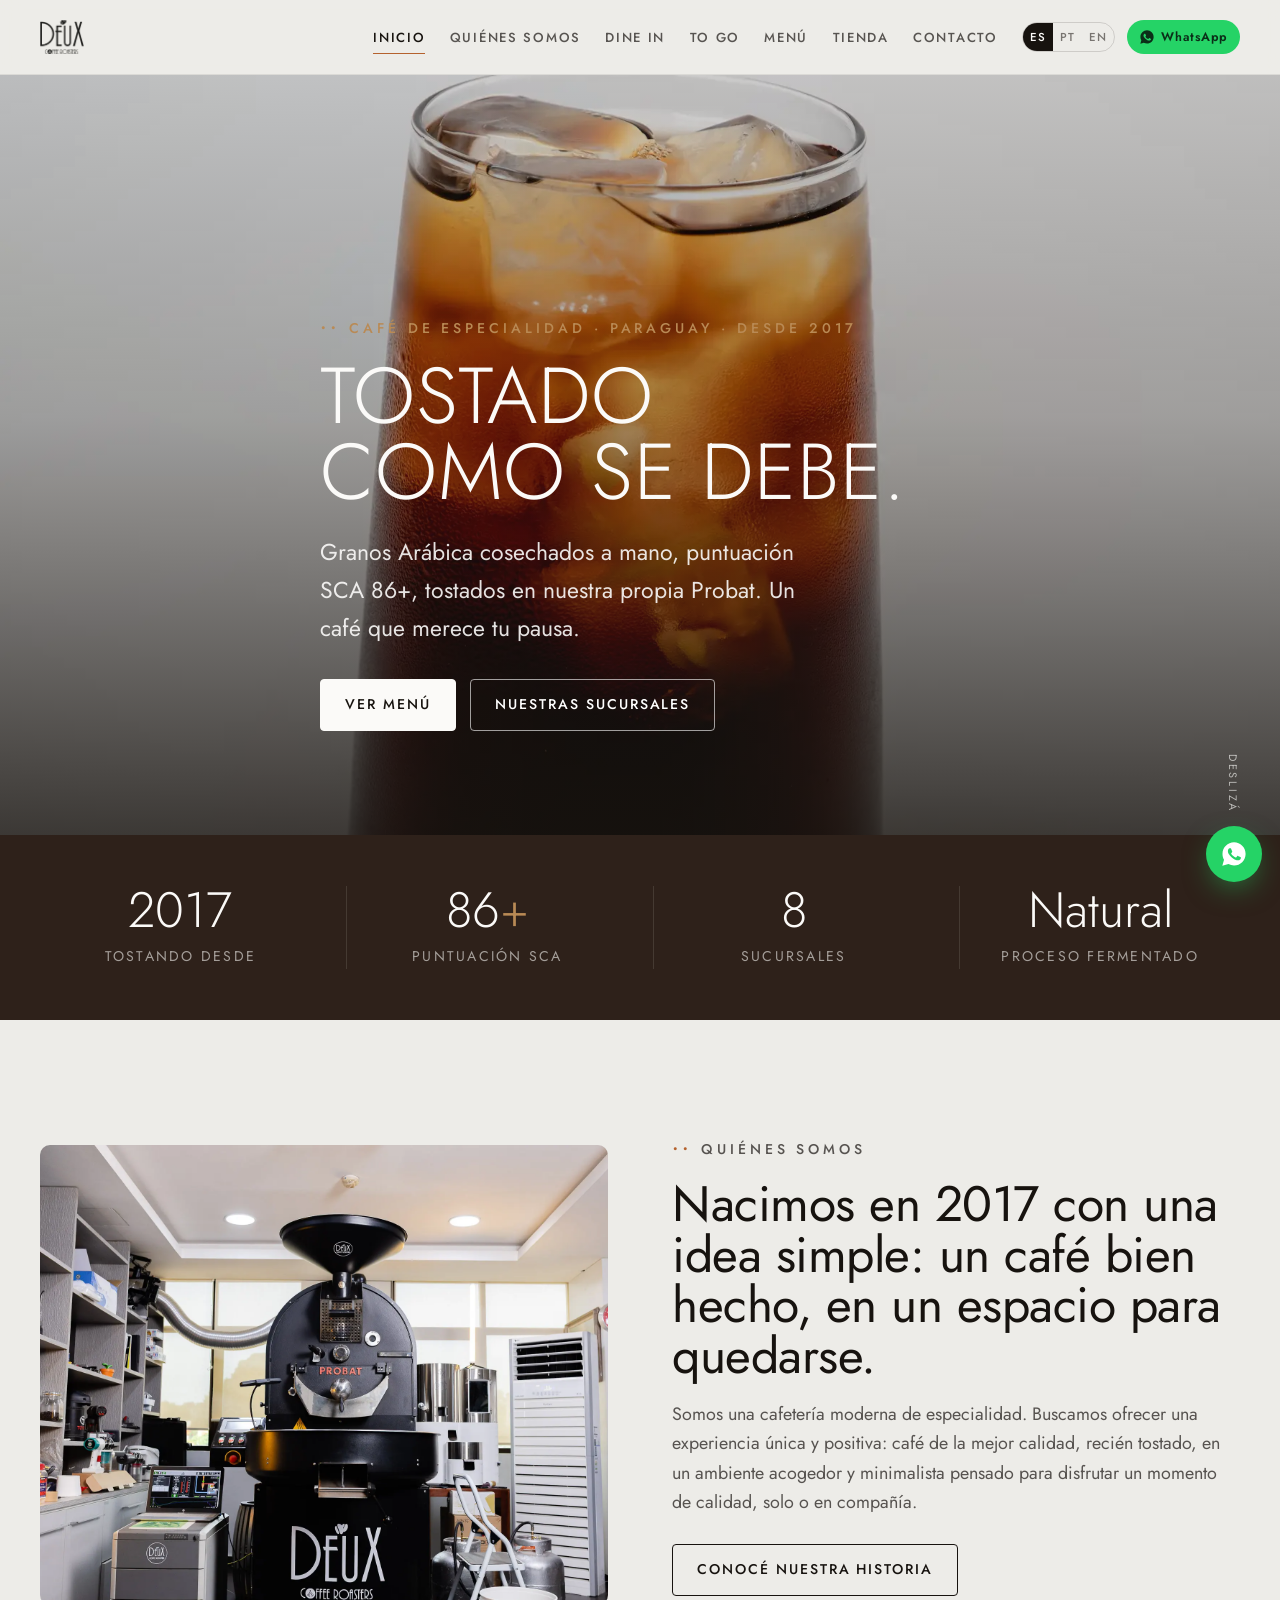
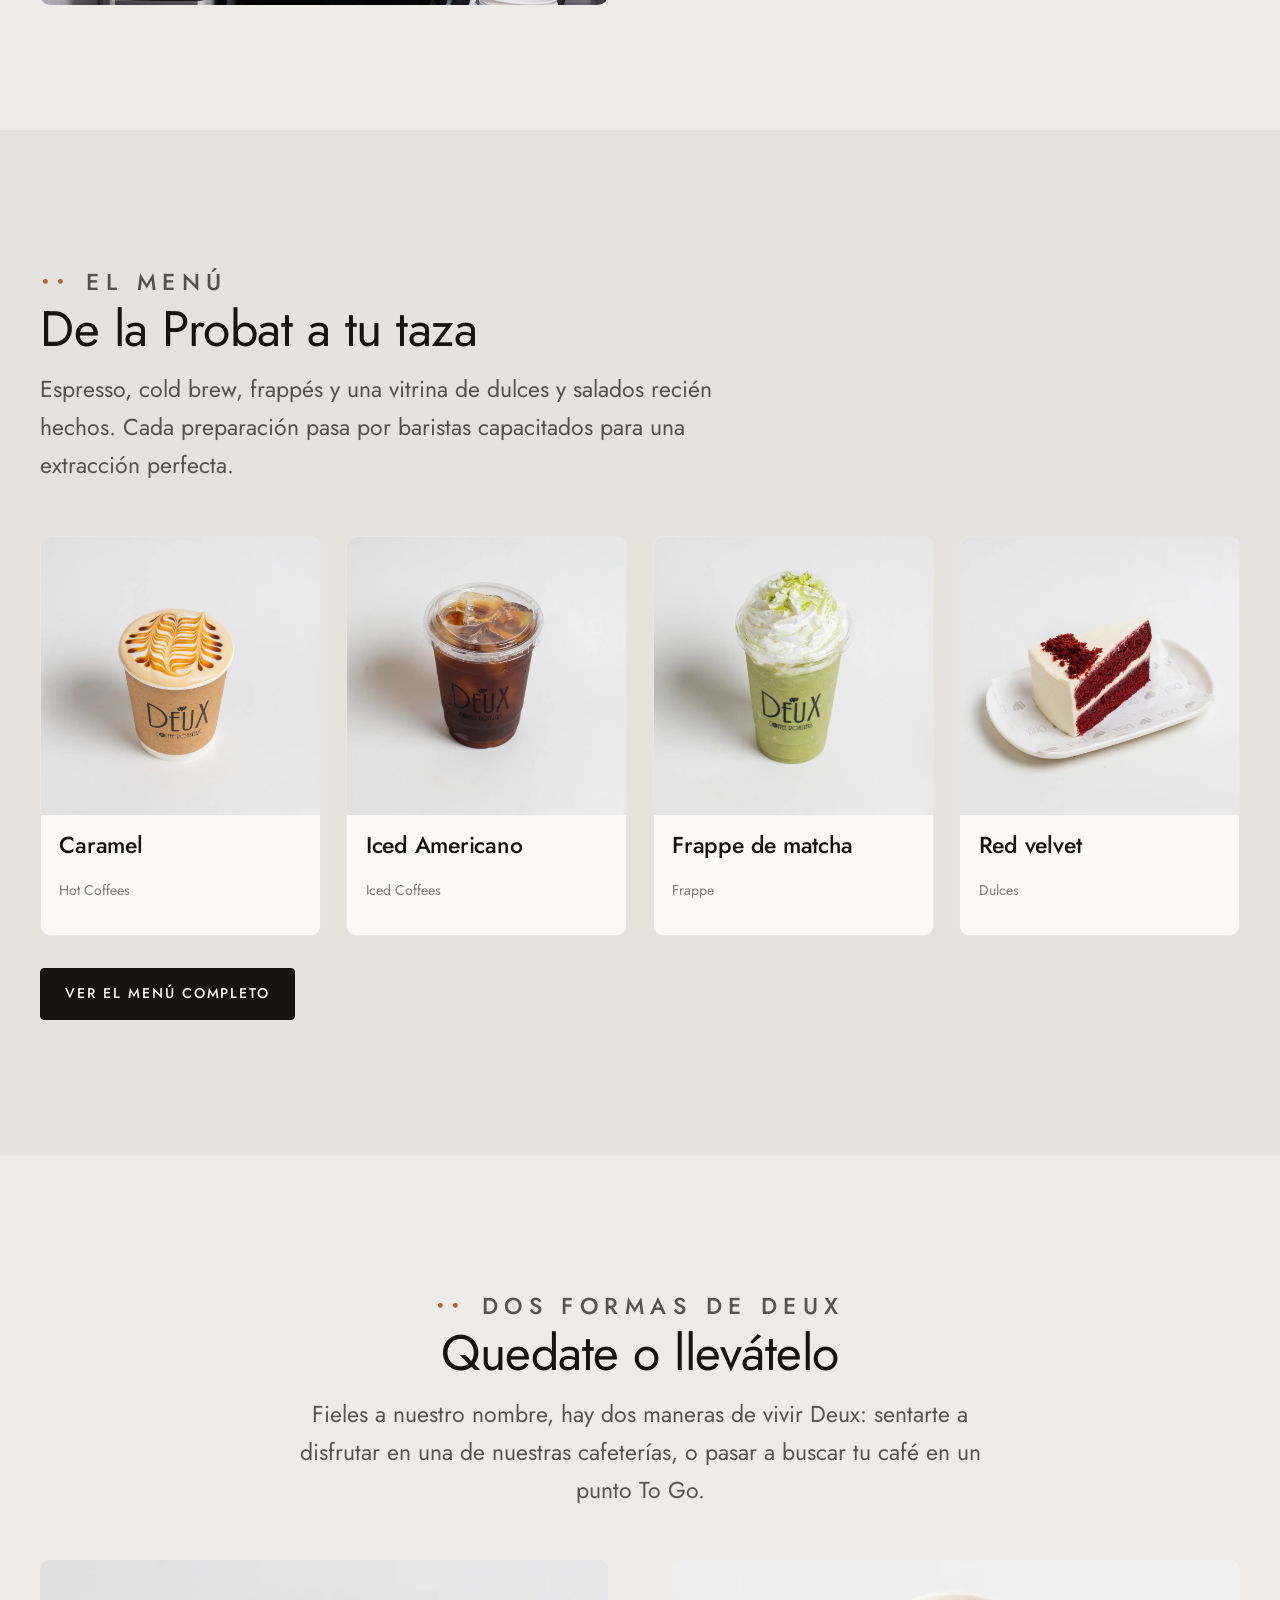
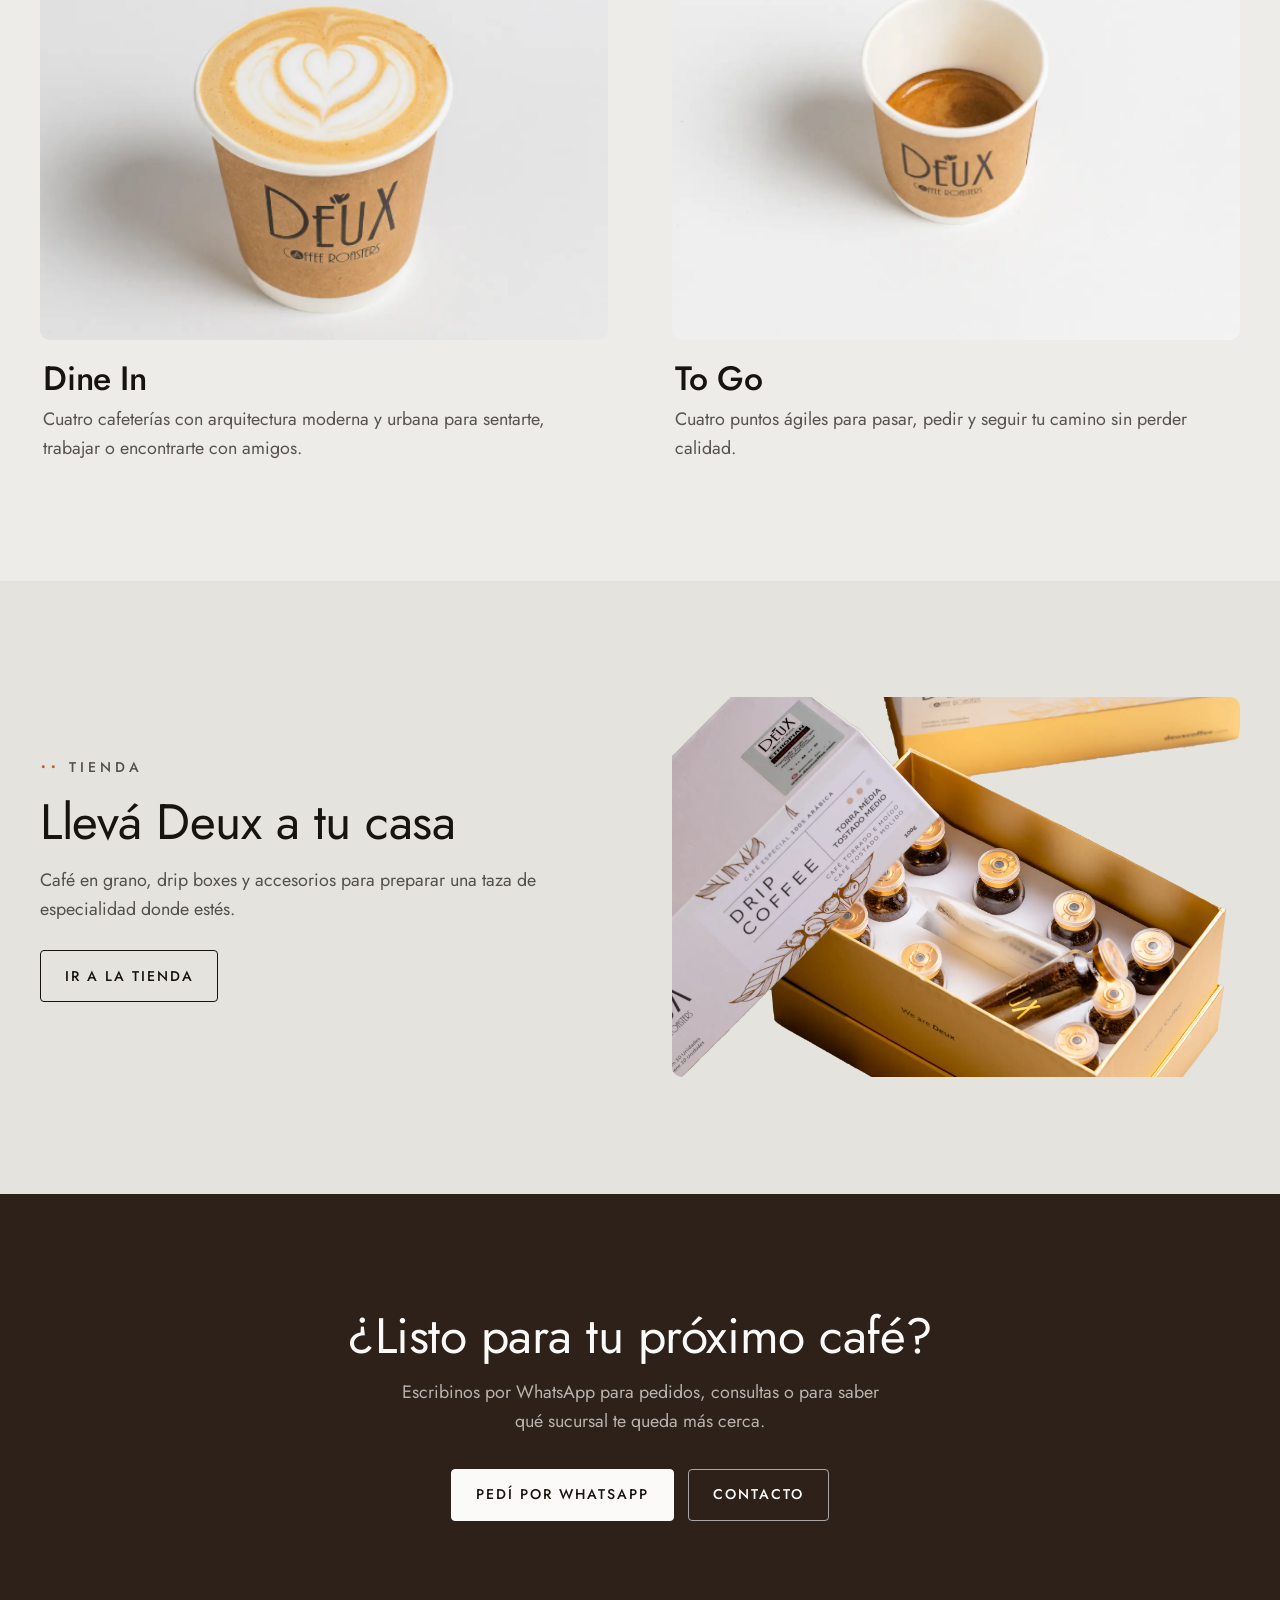
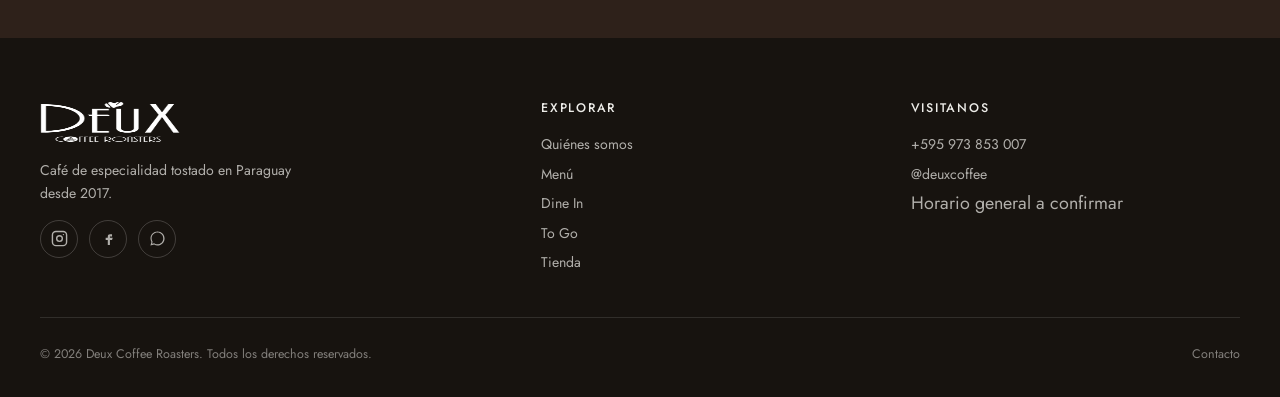
==== index.html @ daab4eed "Deux Coffee Roasters — sitio rediseñado (estático, trilingüe)" ====
<!doctype html>
<html lang="es">
<head>
  <meta charset="utf-8">
  <meta name="viewport" content="width=device-width, initial-scale=1">
  <meta name="description" content="Deux Coffee Roasters — café de especialidad tostado en Paraguay desde 2017. Granos Arábica, cosecha manual, puntuación SCA 86+.">
  <title>Deux Coffee Roasters — Café de especialidad tostado en Paraguay</title>
  <link rel="icon" type="image/webp" href="assets/img/logo.webp">
  <link rel="preconnect" href="https://fonts.googleapis.com">
  <link rel="preconnect" href="https://fonts.gstatic.com" crossorigin>
  <link href="https://fonts.googleapis.com/css2?family=Jost:wght@300;400;500;600&display=swap" rel="stylesheet">
  <link rel="stylesheet" href="assets/css/styles.css">
</head>
<body data-title-key="title_home">

  <!-- ===== Header ===== -->
  <header class="site-header">
    <div class="wrap site-header__bar">
      <a class="brand" href="index.html" aria-label="Deux Coffee Roasters — inicio">
        <img src="assets/img/logo.webp" alt="Deux Coffee Roasters" width="120" height="34">
      </a>
      <nav class="nav" id="nav" aria-label="Principal">
        <ul class="nav__list">
          <li><a class="nav__link" href="index.html" aria-current="page" data-i18n="nav_home">Inicio</a></li>
          <li><a class="nav__link" href="quienes-somos.html" data-i18n="nav_about">Quiénes somos</a></li>
          <li><a class="nav__link" href="dine-in.html" data-i18n="nav_dinein">Dine In</a></li>
          <li><a class="nav__link" href="to-go.html" data-i18n="nav_togo">To Go</a></li>
          <li><a class="nav__link" href="menu.html" data-i18n="nav_menu">Menú</a></li>
          <li><a class="nav__link" href="tienda.html" data-i18n="nav_store">Tienda</a></li>
          <li><a class="nav__link" href="contacto.html" data-i18n="nav_contact">Contacto</a></li>
        </ul>
      </nav>
      <div class="header-tools">
        <div class="lang" role="group" aria-label="Idioma / Language">
          <button class="lang__btn" type="button" data-lang="es" aria-pressed="true">ES</button>
          <button class="lang__btn" type="button" data-lang="pt" aria-pressed="false">PT</button>
          <button class="lang__btn" type="button" data-lang="en" aria-pressed="false">EN</button>
        </div>
        <a class="wa-header" href="https://wa.me/595973853007" target="_blank" rel="noopener" aria-label="WhatsApp">
          <svg viewBox="0 0 24 24" fill="currentColor" aria-hidden="true"><path d="M12.04 2C6.58 2 2.13 6.45 2.13 11.91c0 1.75.46 3.45 1.32 4.95L2 22l5.25-1.38c1.45.79 3.08 1.21 4.79 1.21 5.46 0 9.91-4.45 9.91-9.91C21.95 6.45 17.5 2 12.04 2zm5.8 14.03c-.24.68-1.42 1.31-1.95 1.35-.5.05-.98.24-3.3-.69-2.79-1.1-4.55-3.97-4.69-4.16-.14-.19-1.13-1.5-1.13-2.86s.71-2.03.97-2.31c.24-.26.53-.32.71-.32h.5c.16.01.38-.06.59.45.24.58.82 2 .89 2.14.07.14.12.31.02.5-.09.19-.14.31-.28.48-.14.17-.29.38-.42.5-.14.14-.28.29-.12.57.16.28.71 1.17 1.53 1.9 1.05.94 1.94 1.23 2.22 1.37.28.14.44.12.6-.07.16-.19.69-.8.87-1.08.18-.28.36-.23.61-.14.25.09 1.6.75 1.87.89.28.14.46.21.53.32.07.12.07.68-.17 1.35z"/></svg>
          <span data-i18n="wa_label">WhatsApp</span>
        </a>
      </div>
      <button class="nav-toggle" type="button" aria-label="Menú" aria-expanded="false" aria-controls="nav"><span></span></button>
    </div>
  </header>

  <main>
    <!-- ===== Hero ===== -->
    <section class="hero">
      <div class="hero__media">
        <img src="assets/img/cold-brew.webp" alt="Cold brew de Deux servido con hielo sobre fondo claro" width="1300" height="2000" fetchpriority="high">
      </div>
      <div class="wrap hero__inner">
        <p class="eyebrow" data-i18n="hero_eyebrow">Café de especialidad · Paraguay · desde 2017</p>
        <h1 class="hero__title" data-i18n="hero_title">Tostado<br>como se debe.</h1>
        <p class="hero__sub" data-i18n="hero_sub">Granos Arábica cosechados a mano, puntuación SCA 86+, tostados en nuestra propia Probat. Un café que merece tu pausa.</p>
        <div class="hero__cta">
          <a class="btn btn--light" href="menu.html" data-i18n="cta_see_menu">Ver menú</a>
          <a class="btn btn--ghost" style="color:#fff;border-color:rgba(255,255,255,.6)" href="dine-in.html" data-i18n="cta_branches">Nuestras sucursales</a>
        </div>
      </div>
      <span class="hero__scroll" data-i18n="hero_scroll">Deslizá</span>
    </section>

    <!-- ===== Facts ===== -->
    <section class="facts">
      <div class="wrap facts__grid">
        <div class="fact reveal"><div class="fact__num" data-i18n="fact_year_num">2017</div><span class="fact__label" data-i18n="fact_year_label">Tostando desde</span></div>
        <div class="fact reveal"><div class="fact__num" data-i18n="fact_sca_num">86<span>+</span></div><span class="fact__label" data-i18n="fact_sca_label">Puntuación SCA</span></div>
        <div class="fact reveal"><div class="fact__num" data-i18n="fact_branches_num">8</div><span class="fact__label" data-i18n="fact_branches_label">Sucursales</span></div>
        <div class="fact reveal"><div class="fact__num" data-i18n="fact_process_num">Natural</div><span class="fact__label" data-i18n="fact_process_label">Proceso fermentado</span></div>
      </div>
    </section>

    <!-- ===== Intro / Quiénes somos ===== -->
    <section class="section">
      <div class="wrap split">
        <div class="split__media split__media--tall reveal">
          <img src="assets/img/200A3941.webp" alt="Interior del obrador de Deux con la tostadora Probat" width="1200" height="800" loading="lazy">
        </div>
        <div class="split__body reveal">
          <p class="eyebrow" data-i18n="home_intro_eyebrow">Quiénes somos</p>
          <h2 class="section-title" data-i18n="home_intro_title">Nacimos en 2017 con una idea simple: un café bien hecho, en un espacio para quedarse.</h2>
          <p data-i18n="home_intro_p">Somos una cafetería moderna de especialidad. Buscamos ofrecer una experiencia única y positiva: café de la mejor calidad, recién tostado, en un ambiente acogedor y minimalista pensado para disfrutar un momento de calidad, solo o en compañía.</p>
          <p style="margin-top:1.6rem"><a class="btn btn--ghost" href="quienes-somos.html" data-i18n="home_intro_link">Conocé nuestra historia</a></p>
        </div>
      </div>
    </section>

    <!-- ===== Menú preview ===== -->
    <section class="section" style="background:var(--paper-2)">
      <div class="wrap">
        <div class="section-head reveal">
          <p class="eyebrow" data-i18n="home_menu_eyebrow">El menú</p>
          <h2 class="section-title" data-i18n="home_menu_title">De la Probat a tu taza</h2>
          <p data-i18n="home_menu_p">Espresso, cold brew, frappés y una vitrina de dulces y salados recién hechos. Cada preparación pasa por baristas capacitados para una extracción perfecta.</p>
        </div>
        <div class="menu-grid">
          <article class="card reveal"><div class="card__media"><img src="assets/img/togo2.webp" alt="Latte caliente con arte latte de caramelo" loading="lazy" width="600" height="600"></div><div class="card__body"><h3 class="card__name">Caramel</h3><p class="card__desc" style="color:var(--ink-55)" data-i18n="cat_hot">Hot Coffees</p></div></article>
          <article class="card reveal"><div class="card__media"><img src="assets/img/togo1.webp" alt="Iced americano de Deux con hielo" loading="lazy" width="600" height="600"></div><div class="card__body"><h3 class="card__name">Iced Americano</h3><p class="card__desc" style="color:var(--ink-55)" data-i18n="cat_iced">Iced Coffees</p></div></article>
          <article class="card reveal"><div class="card__media"><img src="assets/img/togo4.webp" alt="Frappe de matcha con crema" loading="lazy" width="600" height="600"></div><div class="card__body"><h3 class="card__name">Frappe de matcha</h3><p class="card__desc" style="color:var(--ink-55)" data-i18n="cat_frappe">Frappe</p></div></article>
          <article class="card reveal"><div class="card__media"><img src="assets/img/redvelvet.webp" alt="Porción de torta red velvet" loading="lazy" width="600" height="600"></div><div class="card__body"><h3 class="card__name">Red velvet</h3><p class="card__desc" style="color:var(--ink-55)" data-i18n="cat_dulces">Dulces</p></div></article>
        </div>
        <p style="margin-top:2rem" class="reveal"><a class="btn" href="menu.html" data-i18n="cta_view_menu_full">Ver el menú completo</a></p>
      </div>
    </section>

    <!-- ===== Dos formas: Dine In / To Go ===== -->
    <section class="section">
      <div class="wrap">
        <div class="section-head section-head--center reveal">
          <p class="eyebrow eyebrow--center" data-i18n="home_modes_eyebrow">Dos formas de Deux</p>
          <h2 class="section-title" data-i18n="home_modes_title">Quedate o llevátelo</h2>
          <p data-i18n="home_modes_p">Fieles a nuestro nombre, hay dos maneras de vivir Deux: sentarte a disfrutar en una de nuestras cafeterías, o pasar a buscar tu café en un punto To Go.</p>
        </div>
        <div class="split" style="align-items:stretch">
          <a class="split__media reveal" href="dine-in.html" style="display:block">
            <img src="assets/img/togo14.webp" alt="Café latte servido para disfrutar en el local" width="800" height="1000" loading="lazy">
            <div style="padding:1.4rem .2rem 0">
              <h3 style="font-family:var(--font-heading);font-size:var(--step-2);font-weight:500" data-i18n="mode_dinein_title">Dine In</h3>
              <p style="color:var(--ink-70);margin:.5rem 0 0" data-i18n="mode_dinein_p">Cuatro cafeterías con arquitectura moderna y urbana para sentarte, trabajar o encontrarte con amigos.</p>
            </div>
          </a>
          <a class="split__media reveal" href="to-go.html" style="display:block">
            <img src="assets/img/togo11.webp" alt="Espresso servido en vaso para llevar" width="800" height="1000" loading="lazy">
            <div style="padding:1.4rem .2rem 0">
              <h3 style="font-family:var(--font-heading);font-size:var(--step-2);font-weight:500" data-i18n="mode_togo_title">To Go</h3>
              <p style="color:var(--ink-70);margin:.5rem 0 0" data-i18n="mode_togo_p">Cuatro puntos ágiles para pasar, pedir y seguir tu camino sin perder calidad.</p>
            </div>
          </a>
        </div>
      </div>
    </section>

    <!-- ===== Tienda preview ===== -->
    <section class="section" style="background:var(--paper-2)">
      <div class="wrap split split--reverse">
        <div class="split__media reveal">
          <img src="assets/img/Drip-BOX-Ethiopia.webp" alt="Drip Box Ethiopia de Deux para preparar café en casa" width="1000" height="1250" loading="lazy">
        </div>
        <div class="split__body reveal">
          <p class="eyebrow" data-i18n="home_store_eyebrow">Tienda</p>
          <h2 class="section-title" data-i18n="home_store_title">Llevá Deux a tu casa</h2>
          <p data-i18n="home_store_p">Café en grano, drip boxes y accesorios para preparar una taza de especialidad donde estés.</p>
          <p style="margin-top:1.6rem"><a class="btn btn--ghost" href="tienda.html" data-i18n="cta_view_store">Ir a la tienda</a></p>
        </div>
      </div>
    </section>

    <!-- ===== CTA band ===== -->
    <section class="section cta-band">
      <div class="wrap reveal">
        <h2 class="section-title" data-i18n="home_cta_title">¿Listo para tu próximo café?</h2>
        <p data-i18n="home_cta_p">Escribinos por WhatsApp para pedidos, consultas o para saber qué sucursal te queda más cerca.</p>
        <div class="btn-row">
          <a class="btn btn--light" href="https://wa.me/595973853007" target="_blank" rel="noopener" data-i18n="cta_order_wa">Pedí por WhatsApp</a>
          <a class="btn btn--ghost" style="color:#fff;border-color:rgba(255,255,255,.6)" href="contacto.html" data-i18n="nav_contact">Contacto</a>
        </div>
      </div>
    </section>
  </main>

  <!-- ===== Footer ===== -->
  <footer class="site-footer">
    <div class="wrap">
      <div class="footer-top">
        <div class="footer-brand">
          <img src="assets/img/logo.webp" alt="Deux Coffee Roasters" width="140" height="40">
          <p data-i18n="footer_tagline">Café de especialidad tostado en Paraguay desde 2017.</p>
          <div class="footer-social">
            <a href="https://www.instagram.com/deuxcoffee/" target="_blank" rel="noopener" aria-label="Instagram"><svg viewBox="0 0 24 24" fill="none" stroke="currentColor" stroke-width="2" stroke-linecap="round" stroke-linejoin="round" aria-hidden="true"><rect x="2" y="2" width="20" height="20" rx="5"/><circle cx="12" cy="12" r="4"/><circle cx="17.5" cy="6.5" r="1" fill="currentColor" stroke="none"/></svg></a>
            <a href="https://www.facebook.com/DeuxcoffeePY/" target="_blank" rel="noopener" aria-label="Facebook"><svg viewBox="0 0 24 24" fill="currentColor" aria-hidden="true"><path d="M14 9h3V6h-3c-1.7 0-3 1.3-3 3v2H8v3h3v7h3v-7h3l1-3h-4V9c0-.6.4-1 1-1z"/></svg></a>
            <a href="https://wa.me/595973853007" target="_blank" rel="noopener" aria-label="WhatsApp"><svg viewBox="0 0 24 24" fill="currentColor" aria-hidden="true"><path d="M12.04 2C6.58 2 2.13 6.45 2.13 11.91c0 1.75.46 3.45 1.32 4.95L2 22l5.25-1.38c1.45.79 3.08 1.21 4.79 1.21 5.46 0 9.91-4.45 9.91-9.91C21.95 6.45 17.5 2 12.04 2zm0 18.1c-1.53 0-3.03-.41-4.34-1.19l-.31-.18-3.12.82.83-3.04-.2-.32a8.16 8.16 0 0 1-1.25-4.35c0-4.54 3.7-8.23 8.24-8.23 4.54 0 8.23 3.69 8.23 8.23 0 4.54-3.69 8.24-8.23 8.24z"/></svg></a>
          </div>
        </div>
        <nav class="footer-col" aria-label="Explorar">
          <h4 data-i18n="footer_explore">Explorar</h4>
          <a href="quienes-somos.html" data-i18n="nav_about">Quiénes somos</a>
          <a href="menu.html" data-i18n="nav_menu">Menú</a>
          <a href="dine-in.html" data-i18n="nav_dinein">Dine In</a>
          <a href="to-go.html" data-i18n="nav_togo">To Go</a>
          <a href="tienda.html" data-i18n="nav_store">Tienda</a>
        </nav>
        <div class="footer-col">
          <h4 data-i18n="footer_visit">Visitanos</h4>
          <a href="https://wa.me/595973853007" target="_blank" rel="noopener">+595 973 853 007</a>
          <a href="https://www.instagram.com/deuxcoffee/" target="_blank" rel="noopener">@deuxcoffee</a>
          <span data-i18n="footer_hours">Horario general a confirmar</span>
        </div>
      </div>
      <div class="footer-bottom">
        <span>© <span data-year>2026</span> Deux Coffee Roasters. <span data-i18n="footer_rights">Todos los derechos reservados.</span></span>
        <a href="contacto.html" data-i18n="nav_contact">Contacto</a>
      </div>
    </div>
  </footer>

  <a class="wa-float" href="https://wa.me/595973853007" target="_blank" rel="noopener" aria-label="WhatsApp">
    <svg viewBox="0 0 24 24" fill="currentColor" aria-hidden="true"><path d="M12.04 2C6.58 2 2.13 6.45 2.13 11.91c0 1.75.46 3.45 1.32 4.95L2 22l5.25-1.38c1.45.79 3.08 1.21 4.79 1.21 5.46 0 9.91-4.45 9.91-9.91C21.95 6.45 17.5 2 12.04 2zm5.8 14.03c-.24.68-1.42 1.31-1.95 1.35-.5.05-.98.24-3.3-.69-2.79-1.1-4.55-3.97-4.69-4.16-.14-.19-1.13-1.5-1.13-2.86s.71-2.03.97-2.31c.24-.26.53-.32.71-.32h.5c.16.01.38-.06.59.45.24.58.82 2 .89 2.14.07.14.12.31.02.5-.09.19-.14.31-.28.48-.14.17-.29.38-.42.5-.14.14-.28.29-.12.57.16.28.71 1.17 1.53 1.9 1.05.94 1.94 1.23 2.22 1.37.28.14.44.12.6-.07.16-.19.69-.8.87-1.08.18-.28.36-.23.61-.14.25.09 1.6.75 1.87.89.28.14.46.21.53.32.07.12.07.68-.17 1.35z"/></svg>
  </a>

  <script src="assets/js/data.js"></script>
  <script src="assets/js/i18n.js"></script>
  <script src="assets/js/main.js"></script>
</body>
</html>
---- assets/css/styles.css ----
/* =============================================================
   DEUX COFFEE ROASTERS — Design System
   Paleta extraída del logo + fotos reales del cliente.
   Tipografía: Jost (la real del sitio actual, libre en Google Fonts).
   Swappear títulos por "Outside Voice Medium": cambiar --font-heading.
   ============================================================= */

:root {
  /* ---- Color (extraído de logo + fotos) ---- */
  --ink:       #17130F;  /* negro del logo / texto */
  --espresso:  #2E211A;  /* superficies oscuras */
  --roast:     #6B4A32;  /* marrón grano tostado */
  --amber:     #B5622E;  /* ACENTO — brillo del cold brew */
  --amber-deep:#9A4E22;  /* hover del acento */
  --wood:      #B98A55;  /* madera cálida del interior */
  --paper:     #EDECE8;  /* fondo base greige (fondo de las fotos) */
  --paper-2:   #E4E3DD;  /* greige un paso más profundo */
  --mist:      #E7E7E9;  /* gris frío de las paredes */
  --white:     #FBFAF8;

  --ink-70: rgba(23,19,15,.70);
  --ink-55: rgba(23,19,15,.55);
  --ink-40: rgba(23,19,15,.40);
  --line:   rgba(23,19,15,.14);
  --line-2: rgba(23,19,15,.08);

  /* ---- Tipografía ---- */
  --font-heading: 'Jost', system-ui, sans-serif;   /* → Outside Voice Medium (1 línea) */
  --font-body:    'Jost', system-ui, sans-serif;

  --step--1: clamp(0.80rem, 0.77rem + 0.14vw, 0.88rem);
  --step-0:  clamp(1.00rem, 0.96rem + 0.20vw, 1.13rem);
  --step-1:  clamp(1.20rem, 1.12rem + 0.40vw, 1.45rem);
  --step-2:  clamp(1.55rem, 1.35rem + 0.95vw, 2.15rem);
  --h2:      clamp(1.95rem, 1.55rem + 1.95vw, 3.15rem);
  --h1:      clamp(2.60rem, 1.75rem + 4.00vw, 5.40rem);

  /* ---- Espaciado / layout ---- */
  --wrap: 1200px;
  --gutter: clamp(1.15rem, 0.7rem + 2.2vw, 2.75rem);
  --section-y: clamp(4rem, 2.5rem + 6vw, 8rem);
  --radius: 4px;
  --radius-lg: 10px;

  --header-h: 74px;
  --ease: cubic-bezier(.22,.61,.36,1);
}

/* ============ Reset / base ============ */
*, *::before, *::after { box-sizing: border-box; }
html { -webkit-text-size-adjust: 100%; scroll-behavior: smooth; }
@media (prefers-reduced-motion: reduce) { html { scroll-behavior: auto; } }

body {
  margin: 0;
  font-family: var(--font-body);
  font-size: var(--step-0);
  line-height: 1.65;
  color: var(--ink);
  background: var(--paper);
  -webkit-font-smoothing: antialiased;
  text-rendering: optimizeLegibility;
  overflow-x: hidden;
}

img { max-width: 100%; display: block; }
a { color: inherit; text-decoration: none; }
button { font: inherit; cursor: pointer; }
ul { margin: 0; padding: 0; list-style: none; }

h1, h2, h3, h4 {
  font-family: var(--font-heading);
  font-weight: 400;
  line-height: 1.02;
  margin: 0;
  letter-spacing: -0.01em;
}

/* ============ Utilidades ============ */
.wrap { width: min(100% - var(--gutter) * 2, var(--wrap)); margin-inline: auto; }
.wrap--narrow { --wrap: 820px; }
.section { padding-block: var(--section-y); }
.center { text-align: center; }
.visually-hidden {
  position: absolute; width: 1px; height: 1px; padding: 0; margin: -1px;
  overflow: hidden; clip: rect(0 0 0 0); white-space: nowrap; border: 0;
}
:focus-visible { outline: 2.5px solid var(--amber); outline-offset: 3px; border-radius: 2px; }

/* Firma "deux = dos": eyebrow con dos puntos ---------------- */
.eyebrow {
  display: inline-flex; align-items: center; gap: .7em;
  font-family: var(--font-heading);
  font-size: var(--step--1);
  text-transform: uppercase;
  letter-spacing: .28em;
  color: var(--amber);
  font-weight: 500;
  margin: 0 0 1.1rem;
}
.eyebrow::before {
  content: "··";
  letter-spacing: .12em;
  font-size: 1.5em;
  line-height: 0;
  color: var(--amber);
  transform: translateY(-.12em);
}
.eyebrow--center { justify-content: center; }

.lead { font-size: var(--step-1); color: var(--ink-70); line-height: 1.5; }

/* Botones -------------------------------------------------- */
.btn {
  display: inline-flex; align-items: center; gap: .6em;
  font-family: var(--font-heading);
  text-transform: uppercase; letter-spacing: .14em; font-size: var(--step--1);
  font-weight: 500;
  padding: .95em 1.7em;
  border-radius: var(--radius);
  border: 1.5px solid var(--ink);
  background: var(--ink); color: var(--white);
  transition: background .35s var(--ease), color .35s var(--ease), transform .35s var(--ease), border-color .35s var(--ease);
}
.btn:hover { background: var(--amber); border-color: var(--amber); transform: translateY(-2px); }
.btn--ghost { background: transparent; color: var(--ink); }
.btn--ghost:hover { background: var(--ink); color: var(--white); border-color: var(--ink); }
.btn--light { background: var(--white); color: var(--ink); border-color: var(--white); }
.btn--light:hover { background: var(--amber); color: var(--white); border-color: var(--amber); }

/* ============ Header ============ */
.site-header {
  position: sticky; top: 0; z-index: 100;
  background: color-mix(in srgb, var(--paper) 88%, transparent);
  backdrop-filter: blur(10px);
  border-bottom: 1px solid var(--line-2);
}
.site-header__bar {
  display: flex; align-items: center; gap: 1.5rem;
  height: var(--header-h);
}
.brand { display: inline-flex; align-items: center; flex-shrink: 0; }
.brand img { height: 34px; width: auto; }

.nav { margin-inline-start: auto; }
.nav__list { display: flex; gap: clamp(1rem, 0.4rem + 1.4vw, 2.1rem); align-items: center; }
.nav__link {
  font-family: var(--font-heading);
  text-transform: uppercase; letter-spacing: .13em;
  font-size: .82rem; font-weight: 500; color: var(--ink-70);
  padding: .4em 0; position: relative;
  transition: color .3s var(--ease);
}
.nav__link::after {
  content: ""; position: absolute; left: 0; bottom: -2px; height: 1.5px; width: 0;
  background: var(--amber); transition: width .3s var(--ease);
}
.nav__link:hover, .nav__link[aria-current="page"] { color: var(--ink); }
.nav__link:hover::after, .nav__link[aria-current="page"]::after { width: 100%; }

.header-tools { display: flex; align-items: center; gap: .75rem; flex-shrink: 0; }

/* Selector de idioma */
.lang {
  display: inline-flex; align-items: center;
  border: 1px solid var(--line); border-radius: 999px; overflow: hidden;
}
.lang__btn {
  font-family: var(--font-heading); font-weight: 500;
  font-size: .72rem; letter-spacing: .08em; text-transform: uppercase;
  padding: .42em .62em; background: transparent; color: var(--ink-55);
  border: 0; transition: background .25s, color .25s;
}
.lang__btn[aria-pressed="true"] { background: var(--ink); color: var(--white); }
.lang__btn:hover { color: var(--ink); }
.lang__btn[aria-pressed="true"]:hover { color: var(--white); }

.wa-header {
  display: inline-flex; align-items: center; gap: .5em;
  background: #25D366; color: #0b2e18;
  font-family: var(--font-heading); font-weight: 600; letter-spacing: .06em;
  font-size: .78rem; padding: .55em .95em; border-radius: 999px;
  transition: transform .3s var(--ease), filter .3s;
}
.wa-header:hover { transform: translateY(-2px); filter: brightness(1.05); }
.wa-header svg { width: 16px; height: 16px; }

/* Toggle móvil */
.nav-toggle {
  display: none; width: 42px; height: 42px; border: 1px solid var(--line);
  border-radius: var(--radius); background: transparent; position: relative;
}
.nav-toggle span, .nav-toggle span::before, .nav-toggle span::after {
  content: ""; position: absolute; left: 50%; width: 18px; height: 1.7px;
  background: var(--ink); transform: translateX(-50%); transition: .3s var(--ease);
}
.nav-toggle span { top: 50%; margin-top: -.85px; }
.nav-toggle span::before { top: -6px; }
.nav-toggle span::after { top: 6px; }
.nav-toggle[aria-expanded="true"] span { background: transparent; }
.nav-toggle[aria-expanded="true"] span::before { top: 0; transform: translateX(-50%) rotate(45deg); }
.nav-toggle[aria-expanded="true"] span::after { top: 0; transform: translateX(-50%) rotate(-45deg); }

/* ============ Hero ============ */
.hero {
  position: relative; min-height: min(90vh, 760px);
  display: flex; align-items: flex-end;
  color: var(--white); overflow: hidden;
}
.hero__media { position: absolute; inset: 0; z-index: -2; }
.hero__media img { width: 100%; height: 100%; object-fit: cover; }
.hero::after {
  content: ""; position: absolute; inset: 0; z-index: -1;
  background: linear-gradient(180deg, rgba(23,19,15,.15) 0%, rgba(23,19,15,.35) 45%, rgba(23,19,15,.82) 100%);
}
.hero__inner { padding-block: clamp(3rem, 2rem + 6vw, 6.5rem); max-width: 40rem; }
.hero__title {
  font-size: var(--h1); font-weight: 300; line-height: .96;
  text-transform: uppercase; letter-spacing: .01em; margin-bottom: 1rem;
}
.hero__title strong { font-weight: 500; }
.hero__sub { font-size: var(--step-1); color: rgba(251,250,248,.9); max-width: 34ch; margin-bottom: 2rem; }
.hero .eyebrow { color: var(--wood); }
.hero .eyebrow::before { color: var(--wood); }
.hero__cta { display: flex; flex-wrap: wrap; gap: .9rem; }
.hero__scroll {
  position: absolute; right: var(--gutter); bottom: 1.4rem; z-index: 1;
  font-family: var(--font-heading); font-size: .68rem; letter-spacing: .25em;
  text-transform: uppercase; color: rgba(251,250,248,.65);
  writing-mode: vertical-rl;
}

/* ============ Franja de datos / stats ============ */
.facts { background: var(--espresso); color: var(--paper); }
.facts__grid {
  display: grid; grid-template-columns: repeat(4, 1fr);
  gap: clamp(1rem, 2vw, 2rem); padding-block: clamp(2.2rem, 4vw, 3.4rem);
}
.fact { text-align: center; }
.fact__num {
  font-family: var(--font-heading); font-weight: 300;
  font-size: clamp(2rem, 1.4rem + 2.4vw, 3.1rem); color: var(--white); line-height: 1;
}
.fact__num span { color: var(--wood); }
.fact__label {
  display: block; margin-top: .6rem; font-size: var(--step--1);
  text-transform: uppercase; letter-spacing: .16em; color: rgba(237,236,232,.62);
}
.fact + .fact { border-inline-start: 1px solid rgba(237,236,232,.12); }

/* ============ Section head ============ */
.section-head { max-width: 46rem; margin-bottom: clamp(2rem, 4vw, 3.4rem); }
.section-head--center { margin-inline: auto; text-align: center; }
.section-title { font-size: var(--h2); font-weight: 400; }
.section-head p { margin: 1rem 0 0; color: var(--ink-70); font-size: var(--step-1); }

/* ============ Split (imagen + texto) ============ */
.split { display: grid; grid-template-columns: 1fr 1fr; gap: clamp(2rem, 5vw, 5rem); align-items: center; }
.split--reverse .split__media { order: 2; }
.split__media { position: relative; }
.split__media img { width: 100%; height: auto; object-fit: cover; border-radius: var(--radius-lg); aspect-ratio: 4/3; max-height: 380px; }
.split__media--tall img { aspect-ratio: 4/5; max-height: 460px; }
.split__body p + p { margin-top: 1.1rem; }
.split__body p { color: var(--ink-70); }

/* ============ Galería (mosaico) ============ */
.mosaic { display: grid; grid-template-columns: repeat(6, 1fr); gap: clamp(.5rem, 1.2vw, 1rem); }
.mosaic figure { margin: 0; position: relative; overflow: hidden; border-radius: var(--radius-lg); }
.mosaic img { width: 100%; height: 100%; object-fit: cover; transition: transform .8s var(--ease); }
.mosaic figure:hover img { transform: scale(1.05); }
.mosaic figcaption {
  position: absolute; inset-inline: 0; bottom: 0; padding: 1.4rem 1rem .9rem;
  font-size: var(--step--1); color: var(--white);
  background: linear-gradient(transparent, rgba(23,19,15,.75));
}
.mosaic .m-a { grid-column: span 3; aspect-ratio: 3/2; }
.mosaic .m-b { grid-column: span 3; aspect-ratio: 3/2; }
.mosaic .m-c { grid-column: span 2; aspect-ratio: 1; }
.mosaic .m-d { grid-column: span 2; aspect-ratio: 1; }
.mosaic .m-e { grid-column: span 2; aspect-ratio: 1; }

/* Galería 2×2 (Quiénes somos) */
.gallery4 { display: grid; grid-template-columns: repeat(2, 1fr); gap: clamp(.6rem, 1.4vw, 1.1rem); }
.gallery4 figure { margin: 0; position: relative; overflow: hidden; border-radius: var(--radius-lg); aspect-ratio: 3/2; }
.gallery4 img { width: 100%; height: 100%; object-fit: cover; transition: transform .8s var(--ease); }
.gallery4 figure:hover img { transform: scale(1.05); }
.gallery4 figcaption {
  position: absolute; inset-inline: 0; bottom: 0; padding: 1.6rem 1.1rem .95rem;
  font-size: var(--step--1); color: var(--white);
  background: linear-gradient(transparent, rgba(23,19,15,.78));
}

/* ============ Menú ============ */
.menu-tabbar {
  position: sticky; top: var(--header-h); z-index: 40;
  background: color-mix(in srgb, var(--paper) 92%, transparent);
  backdrop-filter: blur(8px);
  border-bottom: 1px solid var(--line-2); margin-bottom: clamp(1.6rem, 3vw, 2.6rem);
}
.menu-tabs { display: flex; gap: .4rem; flex-wrap: wrap; padding: .8rem 0; overflow-x: auto; }
.menu-tab {
  font-family: var(--font-heading); text-transform: uppercase; letter-spacing: .1em;
  font-size: .78rem; font-weight: 500; color: var(--ink-55);
  padding: .5em 1em; border-radius: 999px; border: 1px solid transparent;
  background: transparent; transition: .25s var(--ease); white-space: nowrap;
}
.menu-tab:hover { color: var(--ink); border-color: var(--line); }
.menu-tab.is-active { background: var(--ink); color: var(--white); }

.menu-cat { scroll-margin-top: calc(var(--header-h) + 70px); margin-bottom: clamp(2.6rem, 5vw, 4.5rem); }
.menu-cat__head { display: flex; align-items: baseline; gap: 1rem; margin-bottom: 1.6rem; }
.menu-cat__head h2 { font-size: var(--step-2); font-weight: 400; }
.menu-cat__head .count { font-size: var(--step--1); color: var(--ink-40); letter-spacing: .1em; }
.menu-cat__rule { flex: 1; height: 1px; background: var(--line); }

.menu-grid {
  display: grid; gap: clamp(1rem, 2vw, 1.6rem);
  grid-template-columns: repeat(auto-fill, minmax(230px, 1fr));
}
.card {
  background: var(--white); border: 1px solid var(--line-2);
  border-radius: var(--radius-lg); overflow: hidden;
  display: flex; flex-direction: column;
  transition: transform .4s var(--ease), box-shadow .4s var(--ease);
}
.card:hover { transform: translateY(-4px); box-shadow: 0 18px 40px -24px rgba(23,19,15,.45); }
.card__media { aspect-ratio: 1; background: var(--paper-2); position: relative; overflow: hidden; }
.card__media img { width: 100%; height: 100%; object-fit: cover; transition: transform .7s var(--ease); }
.card:hover .card__media img { transform: scale(1.06); }
.card__nophoto {
  position: absolute; inset: 0; display: grid; place-content: center; text-align: center;
  gap: .4rem; color: var(--ink-40); font-size: var(--step--1); letter-spacing: .08em;
  text-transform: uppercase;
}
.card__nophoto span { font-size: 1.6rem; }
.card__body { padding: 1.1rem 1.15rem 1.25rem; display: flex; flex-direction: column; gap: .5rem; flex: 1; }
.card__name { font-family: var(--font-heading); font-size: var(--step-1); font-weight: 500; line-height: 1.1; }
.card__desc { font-size: var(--step--1); color: var(--ink-70); line-height: 1.45; flex: 1; }
.card__foot { display: flex; align-items: center; justify-content: space-between; gap: .5rem; margin-top: .3rem; }
.price { font-family: var(--font-heading); font-weight: 500; font-size: var(--step-0); color: var(--ink); }
.price .cur { color: var(--ink-40); font-size: .85em; margin-inline-end: .15em; }

/* Placeholders visibles de pendientes */
.pending {
  display: inline-block; font-size: .64rem; letter-spacing: .12em; text-transform: uppercase;
  color: var(--amber-deep); background: color-mix(in srgb, var(--amber) 14%, transparent);
  border: 1px dashed color-mix(in srgb, var(--amber) 55%, transparent);
  padding: .18em .5em; border-radius: 3px; font-family: var(--font-heading); font-weight: 500;
}
.desc-pending { color: var(--ink-40); font-style: italic; }

/* Adicionales */
.addons { display: flex; flex-wrap: wrap; gap: .6rem; }
.addon {
  border: 1px solid var(--line); border-radius: 999px; padding: .5em 1.05em;
  font-size: var(--step--1); background: var(--white); color: var(--ink-70);
}

/* ============ Sucursales ============ */
.branch-grid { display: grid; gap: clamp(1.2rem, 2.5vw, 2rem); grid-template-columns: repeat(auto-fill, minmax(280px, 1fr)); }
.branch {
  background: var(--white); border: 1px solid var(--line-2); border-radius: var(--radius-lg);
  overflow: hidden; display: flex; flex-direction: column;
  transition: transform .4s var(--ease), box-shadow .4s var(--ease);
}
.branch:hover { transform: translateY(-4px); box-shadow: 0 18px 40px -26px rgba(23,19,15,.4); }
.branch__media { aspect-ratio: 16/11; background: var(--paper-2); overflow: hidden; }
.branch__media img { width: 100%; height: 100%; object-fit: cover; }
.branch__body { padding: 1.3rem 1.35rem 1.5rem; display: flex; flex-direction: column; gap: .7rem; flex: 1; }
.branch__name { font-family: var(--font-heading); font-size: var(--step-2); font-weight: 500; line-height: 1; }
.branch__tag {
  align-self: flex-start; font-size: .66rem; text-transform: uppercase; letter-spacing: .14em;
  font-family: var(--font-heading); font-weight: 600; padding: .3em .7em; border-radius: 999px;
}
.branch__tag--dinein { background: color-mix(in srgb, var(--roast) 16%, transparent); color: var(--roast); }
.branch__tag--togo { background: color-mix(in srgb, var(--amber) 16%, transparent); color: var(--amber-deep); }
.branch__tag--soon { background: var(--mist); color: var(--ink-55); }
.branch__row { display: flex; gap: .6rem; align-items: flex-start; font-size: var(--step--1); color: var(--ink-70); }
.branch__row svg { width: 16px; height: 16px; flex-shrink: 0; margin-top: .2rem; color: var(--amber); }
.branch__foot { margin-top: auto; padding-top: .6rem; }
.branch__map-embed { border-radius: var(--radius); overflow: hidden; border: 1px solid var(--line-2); }
.branch__map-embed iframe { display: block; width: 100%; height: 160px; border: 0; }
.branch__map {
  display: inline-flex; align-items: center; gap: .4em; font-family: var(--font-heading);
  font-weight: 500; font-size: var(--step--1); text-transform: uppercase; letter-spacing: .1em;
  color: var(--ink); border-bottom: 1.5px solid var(--amber); padding-bottom: 2px;
}
.branch__map:hover { color: var(--amber-deep); }
.branch.is-soon { opacity: .78; }

/* ============ Tienda ============ */
.store-grid { display: grid; gap: clamp(1.2rem, 2.5vw, 2rem); grid-template-columns: repeat(auto-fill, minmax(240px, 1fr)); }
.product { background: var(--white); border: 1px solid var(--line-2); border-radius: var(--radius-lg); overflow: hidden; display: flex; flex-direction: column; transition: transform .4s var(--ease), box-shadow .4s var(--ease); }
.product:hover { transform: translateY(-4px); box-shadow: 0 18px 40px -26px rgba(23,19,15,.4); }
.product__media { aspect-ratio: 4/5; background: var(--paper-2); overflow: hidden; position: relative; }
.product__media img { width: 100%; height: 100%; object-fit: cover; transition: transform .7s var(--ease); }
.product:hover .product__media img { transform: scale(1.05); }
.product__body { padding: 1.1rem 1.2rem 1.35rem; display: flex; flex-direction: column; gap: .55rem; flex: 1; }
.product__name { font-family: var(--font-heading); font-size: var(--step-1); font-weight: 500; }
.product__desc { font-size: var(--step--1); color: var(--ink-70); flex: 1; }

/* ============ Contacto ============ */
.contact-grid { display: grid; grid-template-columns: 1.1fr .9fr; gap: clamp(2rem, 4vw, 4rem); }
.contact-methods { display: grid; gap: 1rem; }
.contact-card {
  display: flex; gap: 1rem; align-items: flex-start;
  background: var(--white); border: 1px solid var(--line-2); border-radius: var(--radius-lg);
  padding: 1.2rem 1.3rem; transition: transform .3s var(--ease), border-color .3s;
}
.contact-card:hover { transform: translateY(-3px); border-color: var(--line); }
.contact-card__ic { width: 42px; height: 42px; flex-shrink: 0; display: grid; place-content: center; border-radius: 50%; background: var(--paper); color: var(--amber); }
.contact-card__ic svg { width: 20px; height: 20px; }
.contact-card h3 { font-family: var(--font-heading); font-size: var(--step-1); font-weight: 500; margin-bottom: .15rem; }
.contact-card p { margin: 0; font-size: var(--step--1); color: var(--ink-70); }
.contact-card--wa { background: #25D366; border-color: #25D366; color: #0b2e18; }
.contact-card--wa .contact-card__ic { background: rgba(255,255,255,.35); color: #0b2e18; }
.contact-card--wa p { color: #0b3d1f; }

.form { background: var(--white); border: 1px solid var(--line-2); border-radius: var(--radius-lg); padding: clamp(1.4rem, 3vw, 2.2rem); }
.field { margin-bottom: 1.1rem; }
.field label { display: block; font-family: var(--font-heading); font-weight: 500; font-size: var(--step--1); text-transform: uppercase; letter-spacing: .1em; margin-bottom: .45rem; color: var(--ink-70); }
.field input, .field textarea {
  width: 100%; font: inherit; font-size: var(--step-0); color: var(--ink);
  padding: .8em .9em; border: 1px solid var(--line); border-radius: var(--radius);
  background: var(--paper); transition: border-color .25s, background .25s;
}
.field input:focus, .field textarea:focus { border-color: var(--amber); background: var(--white); outline: none; }
.field textarea { resize: vertical; min-height: 130px; }
.form__note { font-size: var(--step--1); color: var(--ink-40); margin-top: .4rem; }

/* Acordeón (Trabajo / Franquicias / Reclamos) */
.accordion { border-top: 1px solid var(--line); }
.acc-item { border-bottom: 1px solid var(--line); }
.acc-head {
  width: 100%; display: flex; align-items: center; gap: 1rem;
  padding: 1.3rem .2rem; background: none; border: 0; text-align: left; cursor: pointer;
  font-family: var(--font-heading); text-transform: uppercase; letter-spacing: .12em;
  font-size: var(--step-0); font-weight: 500; color: var(--ink);
  transition: color .25s var(--ease);
}
.acc-head:hover { color: var(--amber-deep); }
.acc-plus { position: relative; width: 15px; height: 15px; flex: 0 0 auto; }
.acc-plus::before, .acc-plus::after {
  content: ""; position: absolute; background: currentColor;
  transition: transform .3s var(--ease), opacity .3s var(--ease);
}
.acc-plus::before { left: 0; top: 50%; width: 100%; height: 1.5px; transform: translateY(-50%); }
.acc-plus::after { top: 0; left: 50%; height: 100%; width: 1.5px; transform: translateX(-50%); }
.acc-head[aria-expanded="true"] .acc-plus::after { transform: translateX(-50%) rotate(90deg); opacity: 0; }
.acc-title { flex: 1; }

.acc-panel {
  overflow: hidden; max-height: 0; visibility: hidden;
  transition: max-height .4s var(--ease), visibility 0s linear .4s;
}
.acc-panel.is-open {
  max-height: 1600px; visibility: visible;
  transition: max-height .45s var(--ease), visibility 0s;
}
.acc-panel__inner { overflow: hidden; }
.acc-panel__body { padding: .2rem .2rem 1.8rem 2rem; }
.acc-panel__body > p { color: var(--ink-70); margin: 0 0 1.2rem; max-width: 52ch; }
.acc-form { display: grid; grid-template-columns: 1fr 1fr; gap: 1rem; }
.acc-form .field { margin: 0; }
.acc-form .field--full { grid-column: 1 / -1; }
.acc-form .btn { grid-column: 1 / -1; justify-self: start; }
@media (max-width: 560px) { .acc-form { grid-template-columns: 1fr; } .acc-panel__body { padding-left: .2rem; } }

/* ============ Franja CTA ============ */
.cta-band { background: var(--espresso); color: var(--paper); text-align: center; }
.cta-band .section-title { color: var(--white); }
.cta-band p { color: rgba(237,236,232,.72); max-width: 44ch; margin: 1rem auto 2rem; }
.cta-band .btn-row { display: flex; gap: .9rem; justify-content: center; flex-wrap: wrap; }

/* ============ Footer ============ */
.site-footer { background: var(--ink); color: rgba(237,236,232,.72); padding-block: clamp(3rem, 5vw, 4.5rem) 2rem; }
.footer-top { display: grid; grid-template-columns: 1.4fr 1fr 1fr; gap: 2.5rem; padding-bottom: 2.5rem; border-bottom: 1px solid rgba(237,236,232,.12); }
.footer-brand img { height: 40px; filter: invert(1) brightness(1.6); margin-bottom: 1.1rem; }
.footer-brand p { max-width: 34ch; font-size: var(--step--1); }
.footer-col h4 { font-family: var(--font-heading); text-transform: uppercase; letter-spacing: .14em; font-size: .78rem; color: var(--paper); margin-bottom: 1rem; font-weight: 500; }
.footer-col a, .footer-col li { font-size: var(--step--1); padding: .22em 0; display: block; transition: color .25s; }
.footer-col a:hover { color: var(--wood); }
.footer-social { display: flex; gap: .7rem; margin-top: .3rem; }
.footer-social a { width: 38px; height: 38px; border: 1px solid rgba(237,236,232,.2); border-radius: 50%; display: grid; place-content: center; padding: 0; transition: .3s var(--ease); }
.footer-social a:hover { background: var(--amber); border-color: var(--amber); color: var(--white); transform: translateY(-2px); }
.footer-social svg { width: 17px; height: 17px; }
.footer-bottom { display: flex; justify-content: space-between; gap: 1rem; flex-wrap: wrap; padding-top: 1.6rem; font-size: .78rem; color: rgba(237,236,232,.5); }
.footer-bottom a:hover { color: var(--wood); }

/* ============ WhatsApp flotante ============ */
.wa-float {
  position: fixed; right: 18px; bottom: 18px; z-index: 90;
  width: 56px; height: 56px; border-radius: 50%; background: #25D366; color: #fff;
  display: grid; place-content: center; box-shadow: 0 10px 30px -8px rgba(37,211,102,.6);
  transition: transform .3s var(--ease);
}
.wa-float:hover { transform: scale(1.08); }
.wa-float svg { width: 28px; height: 28px; }

/* ============ Reveal on scroll ============ */
.reveal { opacity: 0; transform: translateY(24px); transition: opacity .7s var(--ease), transform .7s var(--ease); }
.reveal.is-in { opacity: 1; transform: none; }
@media (prefers-reduced-motion: reduce) {
  .reveal { opacity: 1 !important; transform: none !important; transition: none; }
  .card, .branch, .product, .btn, .mosaic img, .card__media img { transition: none !important; }
  .acc-panel, .acc-panel__inner, .acc-plus::before, .acc-plus::after { transition: none !important; }
}

/* ============ Responsive ============ */
@media (max-width: 900px) {
  .facts__grid { grid-template-columns: repeat(2, 1fr); }
  .fact:nth-child(3), .fact:nth-child(4) { border-top: 1px solid rgba(237,236,232,.12); padding-top: 1.4rem; }
  .fact:nth-child(3) { border-inline-start: 0; }
  .split { grid-template-columns: 1fr; gap: 2rem; }
  .split--reverse .split__media { order: 0; }
  .split__media img { aspect-ratio: 16/10; }
  .mosaic { grid-template-columns: repeat(2, 1fr); }
  .mosaic .m-a, .mosaic .m-b, .mosaic .m-c, .mosaic .m-d, .mosaic .m-e { grid-column: span 1; aspect-ratio: 4/3; }
  .contact-grid { grid-template-columns: 1fr; }
  .footer-top { grid-template-columns: 1fr 1fr; gap: 2rem; }
  .footer-brand { grid-column: 1 / -1; }
}

@media (max-width: 780px) {
  .nav-toggle { display: block; order: 3; }
  .nav {
    position: fixed; inset: var(--header-h) 0 auto 0; margin: 0;
    background: var(--paper); border-bottom: 1px solid var(--line);
    transform: translateY(-8px); opacity: 0; pointer-events: none;
    transition: opacity .3s var(--ease), transform .3s var(--ease);
    max-height: calc(100vh - var(--header-h)); overflow-y: auto;
  }
  .nav.is-open { opacity: 1; transform: none; pointer-events: auto; }
  .nav__list { flex-direction: column; align-items: stretch; gap: 0; padding: .6rem var(--gutter) 1.4rem; }
  .nav__link { padding: .95em 0; border-bottom: 1px solid var(--line-2); font-size: 1rem; }
  .nav__link::after { display: none; }
  .header-tools { margin-inline-start: auto; }
  .wa-header span { display: none; }
  .wa-header { padding: .55em; }
}

@media (max-width: 480px) {
  .footer-top { grid-template-columns: 1fr; }
  .hero { min-height: 82vh; }
  .lang__btn { padding: .42em .5em; }
}
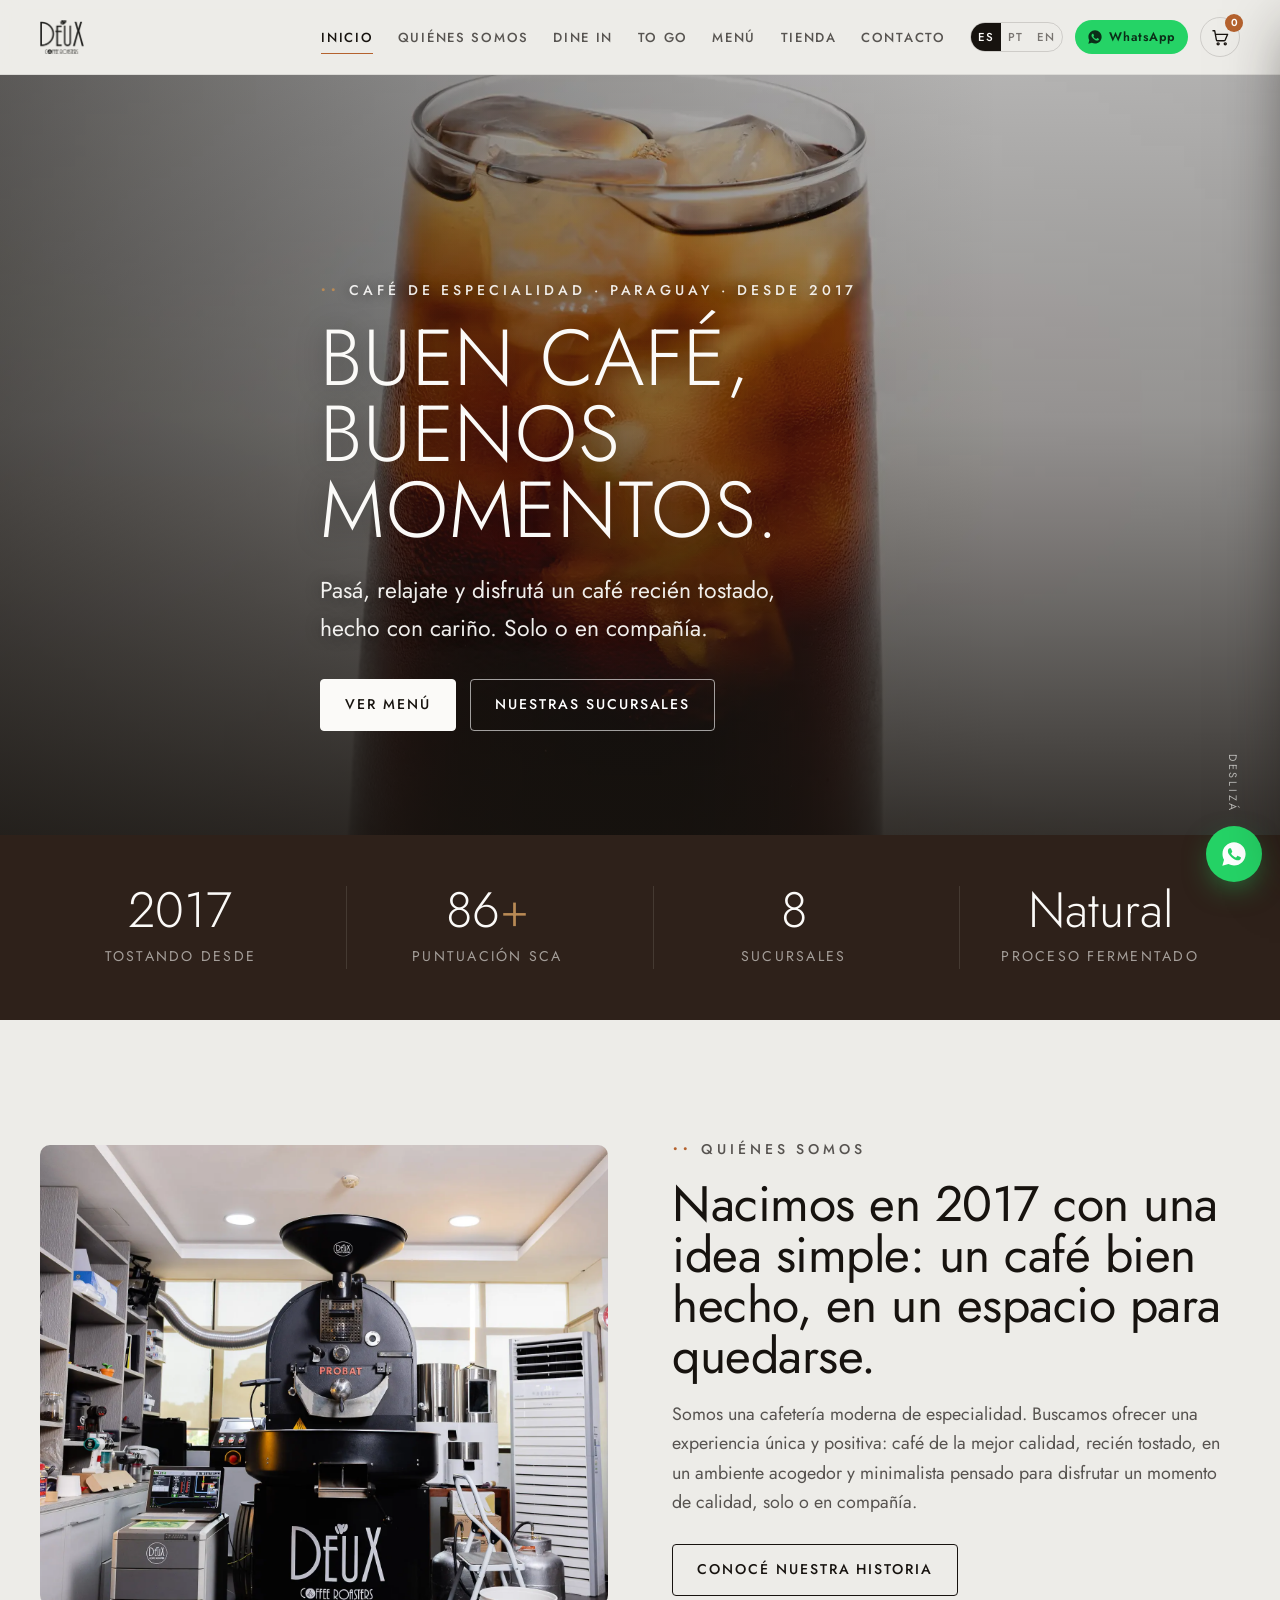
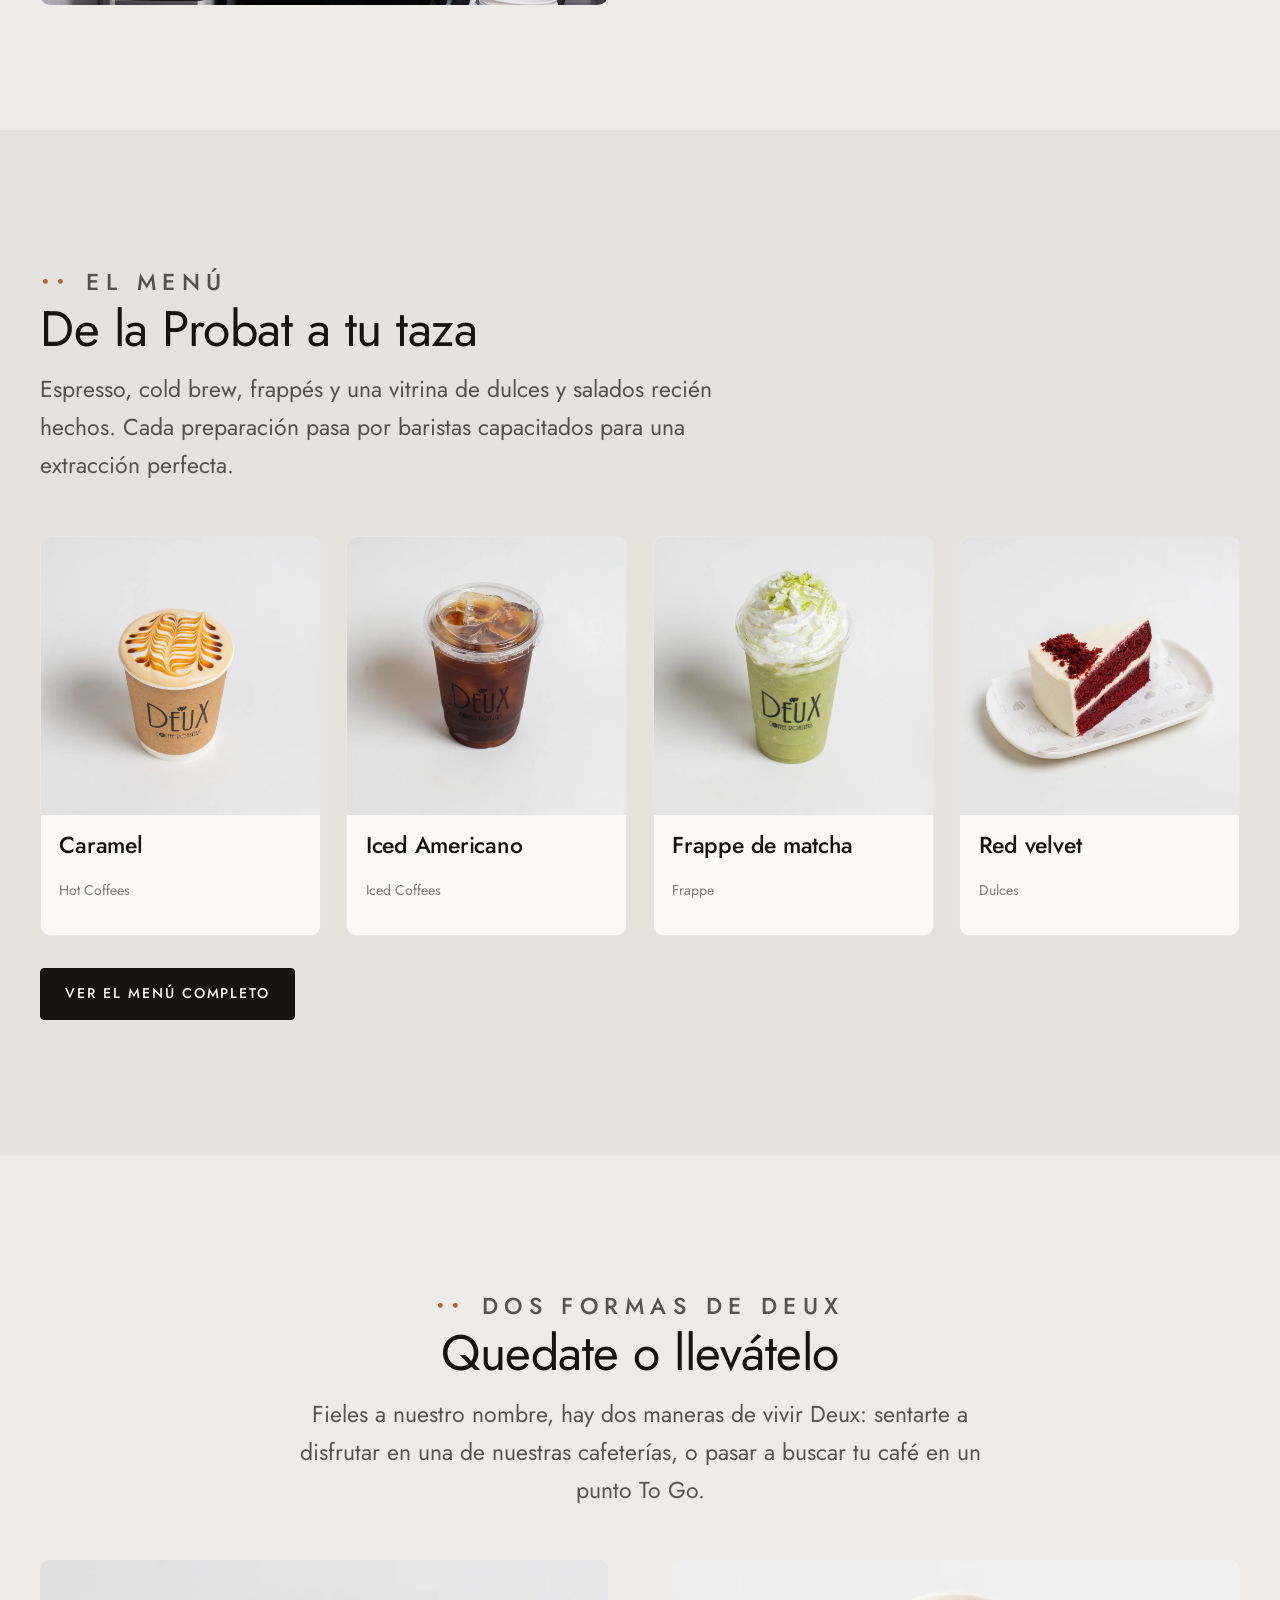
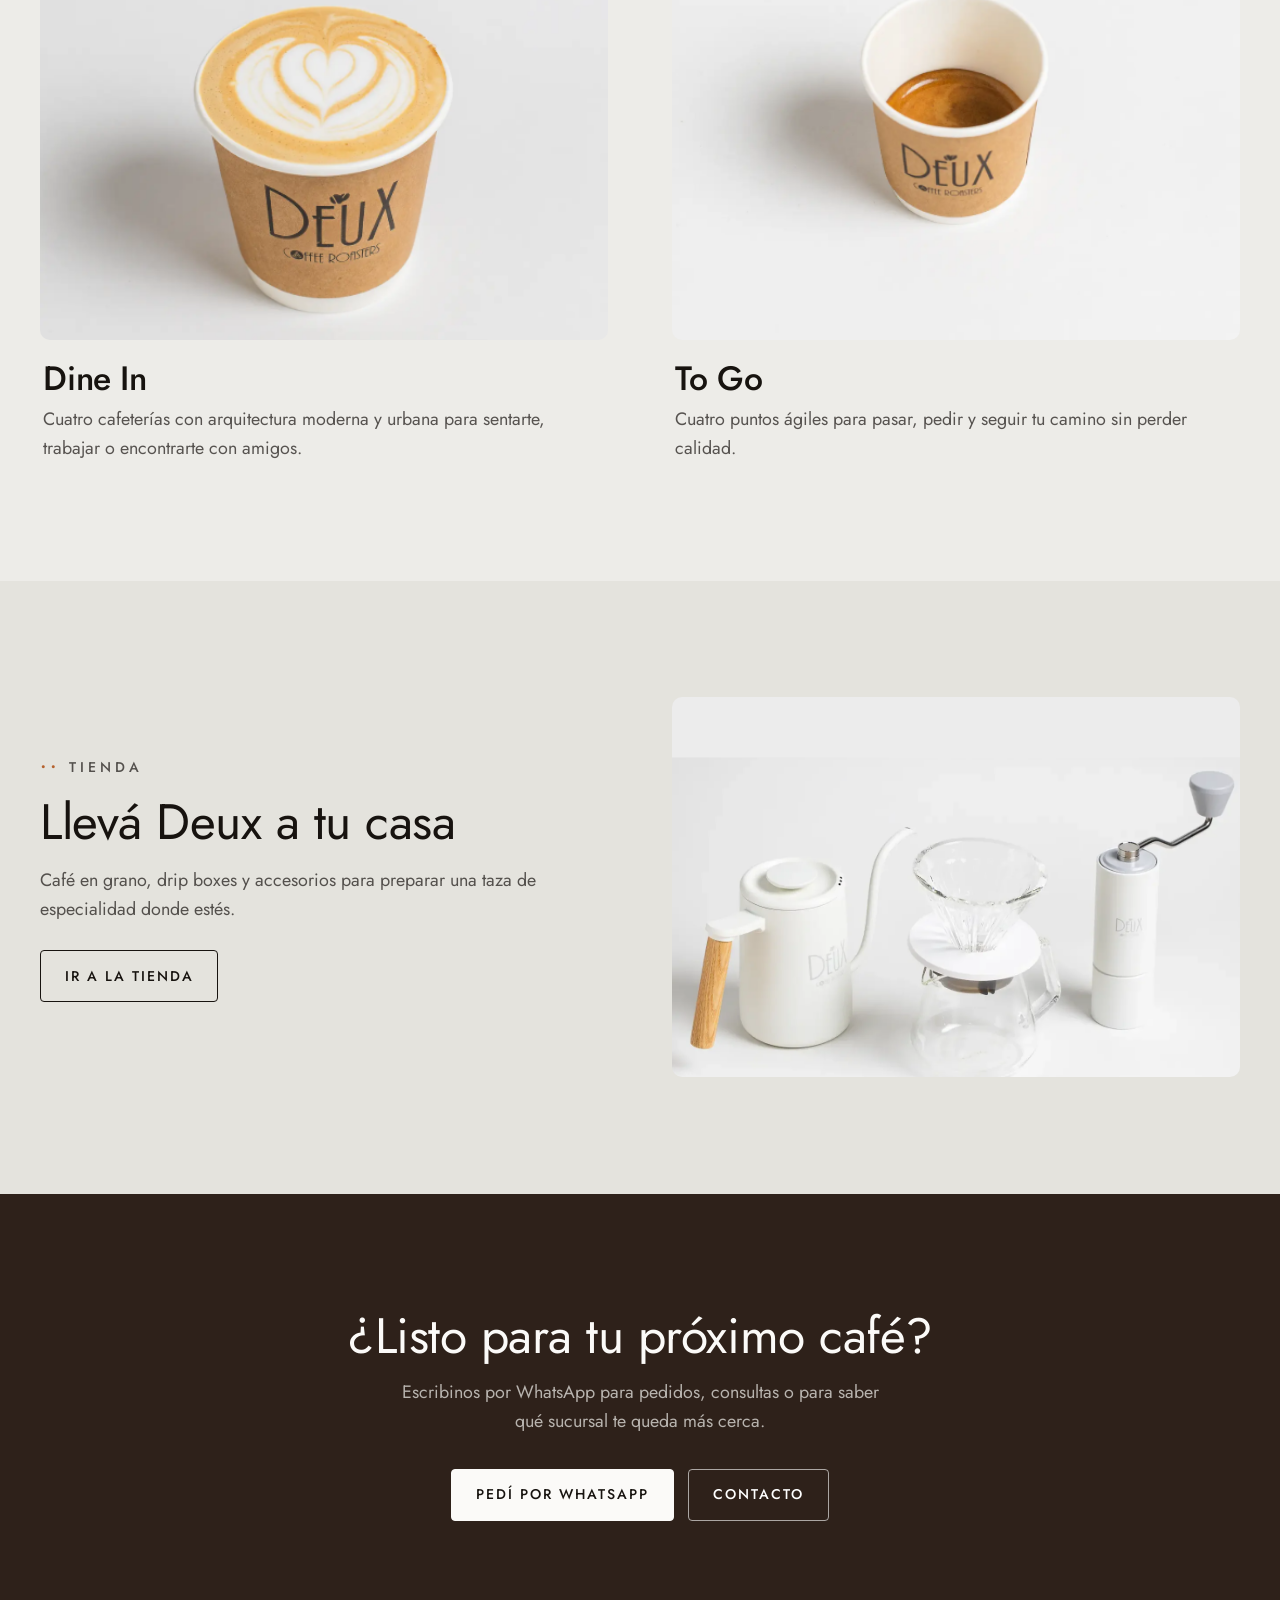
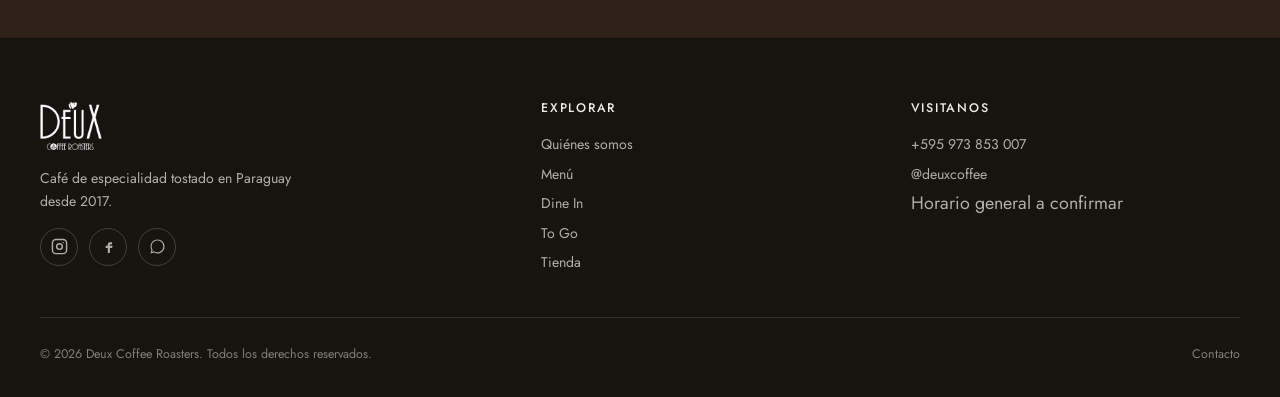
==== commit b407f5c1: "Tienda: 11 productos reales + carrito con checkout por WhatsApp; fotos Cold Brew Macchiato/Moccha; h" ====
--- a/index.html
+++ b/index.html
@@ -53,8 +53,8 @@
       </div>
       <div class="wrap hero__inner">
         <p class="eyebrow" data-i18n="hero_eyebrow">Café de especialidad · Paraguay · desde 2017</p>
-        <h1 class="hero__title" data-i18n="hero_title">Tostado<br>como se debe.</h1>
-        <p class="hero__sub" data-i18n="hero_sub">Granos Arábica cosechados a mano, puntuación SCA 86+, tostados en nuestra propia Probat. Un café que merece tu pausa.</p>
+        <h1 class="hero__title" data-i18n="hero_title">Buen café,<br>buenos momentos.</h1>
+        <p class="hero__sub" data-i18n="hero_sub">Pasá, relajate y disfrutá un café recién tostado, hecho con cariño. Solo o en compañía.</p>
         <div class="hero__cta">
           <a class="btn btn--light" href="menu.html" data-i18n="cta_see_menu">Ver menú</a>
           <a class="btn btn--ghost" style="color:#fff;border-color:rgba(255,255,255,.6)" href="dine-in.html" data-i18n="cta_branches">Nuestras sucursales</a>
@@ -137,7 +137,7 @@
     <section class="section" style="background:var(--paper-2)">
       <div class="wrap split split--reverse">
         <div class="split__media reveal">
-          <img src="assets/img/Drip-BOX-Ethiopia.webp" alt="Drip Box Ethiopia de Deux para preparar café en casa" width="1000" height="1250" loading="lazy">
+          <img src="assets/img/store-juego-cafeteras.webp" alt="Set de cafeteras y accesorios Deux para preparar café en casa" width="1000" height="1000" loading="lazy">
         </div>
         <div class="split__body reveal">
           <p class="eyebrow" data-i18n="home_store_eyebrow">Tienda</p>
--- a/assets/css/styles.css
+++ b/assets/css/styles.css
@@ -211,17 +211,20 @@
 .hero__media img { width: 100%; height: 100%; object-fit: cover; }
 .hero::after {
   content: ""; position: absolute; inset: 0; z-index: -1;
-  background: linear-gradient(180deg, rgba(23,19,15,.15) 0%, rgba(23,19,15,.35) 45%, rgba(23,19,15,.82) 100%);
+  background:
+    linear-gradient(180deg, rgba(23,19,15,.22) 0%, rgba(23,19,15,.40) 45%, rgba(23,19,15,.86) 100%),
+    linear-gradient(90deg, rgba(23,19,15,.55) 0%, rgba(23,19,15,.18) 45%, transparent 78%);
 }
 .hero__inner { padding-block: clamp(3rem, 2rem + 6vw, 6.5rem); max-width: 40rem; }
 .hero__title {
   font-size: var(--h1); font-weight: 300; line-height: .96;
   text-transform: uppercase; letter-spacing: .01em; margin-bottom: 1rem;
+  text-shadow: 0 2px 28px rgba(0,0,0,.4);
 }
 .hero__title strong { font-weight: 500; }
-.hero__sub { font-size: var(--step-1); color: rgba(251,250,248,.9); max-width: 34ch; margin-bottom: 2rem; }
-.hero .eyebrow { color: var(--wood); }
-.hero .eyebrow::before { color: var(--wood); }
+.hero__sub { font-size: var(--step-1); color: rgba(251,250,248,.95); max-width: 34ch; margin-bottom: 2rem; text-shadow: 0 1px 16px rgba(0,0,0,.45); }
+.hero .eyebrow { color: rgba(251,250,248,.92); text-shadow: 0 1px 12px rgba(0,0,0,.5); }
+.hero .eyebrow::before { color: var(--wood); text-shadow: none; }
 .hero__cta { display: flex; flex-wrap: wrap; gap: .9rem; }
 .hero__scroll {
   position: absolute; right: var(--gutter); bottom: 1.4rem; z-index: 1;
@@ -388,6 +391,42 @@
 .branch__map:hover { color: var(--amber-deep); }
 .branch.is-soon { opacity: .78; }
 
+/* Carrusel de fotos por sucursal */
+.carousel { position: relative; width: 100%; height: 100%; }
+.carousel__track {
+  display: flex; height: 100%; overflow-x: auto;
+  scroll-snap-type: x mandatory; scroll-behavior: smooth;
+  scrollbar-width: none; -ms-overflow-style: none;
+}
+.carousel__track::-webkit-scrollbar { display: none; }
+.carousel__slide { flex: 0 0 100%; height: 100%; scroll-snap-align: start; }
+.carousel__slide img { width: 100%; height: 100%; object-fit: cover; display: block; }
+.carousel__btn {
+  position: absolute; top: 50%; transform: translateY(-50%);
+  width: 34px; height: 34px; border-radius: 50%; border: 0;
+  background: rgba(23,19,15,.45); color: #fff; font-size: 1.55rem; line-height: 0;
+  display: grid; place-content: center; opacity: 0;
+  transition: opacity .25s var(--ease), background .25s var(--ease);
+}
+.branch:hover .carousel__btn, .carousel:focus-within .carousel__btn { opacity: 1; }
+.carousel__btn:hover { background: var(--amber); }
+.carousel__btn--prev { left: 8px; }
+.carousel__btn--next { right: 8px; }
+.carousel__dots {
+  position: absolute; bottom: 8px; left: 50%; transform: translateX(-50%);
+  display: flex; gap: 5px; padding: 4px 7px; border-radius: 999px;
+  background: rgba(23,19,15,.3); z-index: 1;
+}
+.carousel__dot {
+  width: 6px; height: 6px; padding: 0; border: 0; border-radius: 999px;
+  background: rgba(255,255,255,.55); cursor: pointer;
+  transition: width .25s var(--ease), background .25s var(--ease);
+}
+.carousel__dot.is-active { width: 16px; background: #fff; }
+@media (hover: none) {
+  .carousel__btn { opacity: 1; background: rgba(23,19,15,.38); }
+}
+
 /* ============ Tienda ============ */
 .store-grid { display: grid; gap: clamp(1.2rem, 2.5vw, 2rem); grid-template-columns: repeat(auto-fill, minmax(240px, 1fr)); }
 .product { background: var(--white); border: 1px solid var(--line-2); border-radius: var(--radius-lg); overflow: hidden; display: flex; flex-direction: column; transition: transform .4s var(--ease), box-shadow .4s var(--ease); }
@@ -475,7 +514,7 @@
 /* ============ Footer ============ */
 .site-footer { background: var(--ink); color: rgba(237,236,232,.72); padding-block: clamp(3rem, 5vw, 4.5rem) 2rem; }
 .footer-top { display: grid; grid-template-columns: 1.4fr 1fr 1fr; gap: 2.5rem; padding-bottom: 2.5rem; border-bottom: 1px solid rgba(237,236,232,.12); }
-.footer-brand img { height: 40px; filter: invert(1) brightness(1.6); margin-bottom: 1.1rem; }
+.footer-brand img { height: 48px; width: auto; filter: invert(1) brightness(1.7); margin-bottom: 1.1rem; }
 .footer-brand p { max-width: 34ch; font-size: var(--step--1); }
 .footer-col h4 { font-family: var(--font-heading); text-transform: uppercase; letter-spacing: .14em; font-size: .78rem; color: var(--paper); margin-bottom: 1rem; font-weight: 500; }
 .footer-col a, .footer-col li { font-size: var(--step--1); padding: .22em 0; display: block; transition: color .25s; }
@@ -504,7 +543,53 @@
   .reveal { opacity: 1 !important; transform: none !important; transition: none; }
   .card, .branch, .product, .btn, .mosaic img, .card__media img { transition: none !important; }
   .acc-panel, .acc-panel__inner, .acc-plus::before, .acc-plus::after { transition: none !important; }
-}
+  .carousel__track { scroll-behavior: auto; }
+}
+
+/* ============ Carrito ============ */
+.cart-btn { position: relative; width: 40px; height: 40px; border: 1px solid var(--line); border-radius: 999px; background: transparent; color: var(--ink); display: grid; place-content: center; transition: background .25s var(--ease), color .25s var(--ease); flex-shrink: 0; }
+.cart-btn:hover { background: var(--ink); color: var(--white); }
+.cart-btn svg { width: 19px; height: 19px; }
+.cart-btn.bump { animation: cartBump .4s var(--ease); }
+@keyframes cartBump { 0%,100% { transform: none; } 30% { transform: scale(1.18); } }
+.cart-badge { position: absolute; top: -4px; right: -4px; min-width: 18px; height: 18px; padding: 0 4px; border-radius: 999px; background: var(--amber); color: #fff; font-family: var(--font-heading); font-size: .64rem; font-weight: 600; display: grid; place-content: center; }
+
+.product .card__foot { display: flex; align-items: center; justify-content: space-between; gap: .6rem; }
+.add-btn { width: 38px; height: 38px; flex-shrink: 0; border: 0; border-radius: 50%; background: var(--ink); color: var(--white); font-size: 1.4rem; line-height: 0; display: grid; place-content: center; transition: background .25s var(--ease), transform .25s var(--ease); }
+.add-btn:hover { background: var(--amber); transform: scale(1.08); }
+.add-btn.is-added { background: #2e9e5b; }
+
+.cart-overlay { position: fixed; inset: 0; z-index: 200; background: rgba(23,19,15,.5); opacity: 0; transition: opacity .3s var(--ease); }
+.cart-overlay.is-open { opacity: 1; }
+.cart-drawer { position: fixed; top: 0; right: 0; z-index: 201; width: min(400px, 92vw); height: 100%; background: var(--paper); display: flex; flex-direction: column; transform: translateX(100%); transition: transform .35s var(--ease); box-shadow: -20px 0 60px -30px rgba(23,19,15,.55); }
+.cart-drawer.is-open { transform: none; }
+.cart-drawer__head { display: flex; align-items: center; justify-content: space-between; padding: 1.25rem var(--gutter); border-bottom: 1px solid var(--line); }
+.cart-drawer__title { font-family: var(--font-heading); font-size: var(--step-2); font-weight: 500; }
+.cart-close { background: none; border: 0; font-size: 1.9rem; line-height: 1; color: var(--ink-55); width: 36px; height: 36px; }
+.cart-close:hover { color: var(--ink); }
+.cart-drawer__body { flex: 1; overflow-y: auto; padding: .4rem var(--gutter) 1rem; }
+.cart-empty { color: var(--ink-55); text-align: center; padding: 3.5rem 1rem; }
+.cart-item { display: flex; gap: .9rem; padding: 1rem 0; border-bottom: 1px solid var(--line-2); }
+.cart-item__img { width: 60px; height: 60px; border-radius: var(--radius); object-fit: cover; flex-shrink: 0; background: var(--paper-2); }
+.cart-item__info { flex: 1; min-width: 0; }
+.cart-item__top { display: flex; justify-content: space-between; gap: .6rem; }
+.cart-item__name { font-weight: 500; font-size: var(--step-0); line-height: 1.2; }
+.cart-item__remove { background: none; border: 0; color: var(--ink-40); font-size: var(--step--1); text-decoration: underline; padding: 0; flex-shrink: 0; white-space: nowrap; }
+.cart-item__remove:hover { color: var(--amber-deep); }
+.cart-item__bottom { display: flex; align-items: center; justify-content: space-between; margin-top: .65rem; }
+.cart-item__price { font-family: var(--font-heading); font-weight: 500; }
+.stepper { display: inline-flex; align-items: center; border: 1px solid var(--line); border-radius: 999px; }
+.stepper button { width: 28px; height: 28px; border: 0; background: none; color: var(--ink); font-size: 1.1rem; line-height: 0; }
+.stepper button:hover { color: var(--amber-deep); }
+.stepper span { min-width: 24px; text-align: center; font-size: var(--step--1); }
+.cart-drawer__foot { border-top: 1px solid var(--line); padding: 1.2rem var(--gutter) 1.5rem; background: var(--paper); }
+.cart-total { display: flex; justify-content: space-between; align-items: baseline; font-family: var(--font-heading); margin-bottom: 1rem; }
+.cart-total span { text-transform: uppercase; letter-spacing: .1em; font-size: var(--step--1); color: var(--ink-55); }
+.cart-total strong { font-size: var(--step-2); font-weight: 500; }
+.cart-checkout { width: 100%; justify-content: center; background: #25D366; border-color: #25D366; color: #06331b; }
+.cart-checkout:hover { background: #1eb857; border-color: #1eb857; color: #fff; transform: none; }
+.cart-note { text-align: center; font-size: var(--step--1); color: var(--ink-40); margin: .8rem 0 0; }
+@media (prefers-reduced-motion: reduce) { .cart-overlay, .cart-drawer { transition: none; } .cart-btn.bump { animation: none; } }
 
 /* ============ Responsive ============ */
 @media (max-width: 900px) {
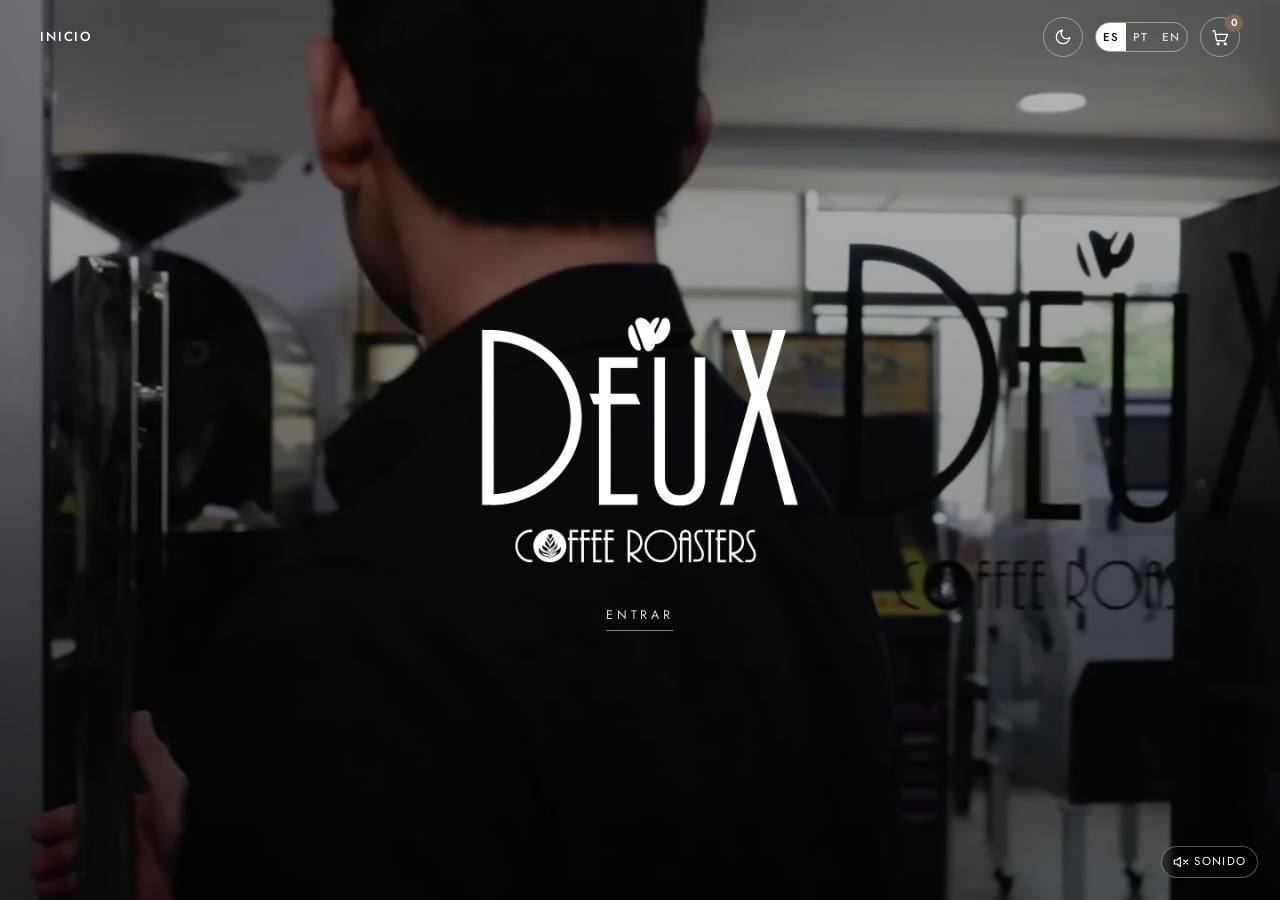
==== commit 900fba1c: "Landing con video + transición; modo claro/oscuro; rediseño minimalista; carrito con molienda, retir" ====
--- a/index.html
+++ b/index.html
@@ -2,206 +2,85 @@
 <html lang="es">
 <head>
   <meta charset="utf-8">
+  <script>try{if(localStorage.getItem('deux-theme')==='dark')document.documentElement.setAttribute('data-theme','dark')}catch(e){}</script>
   <meta name="viewport" content="width=device-width, initial-scale=1">
-  <meta name="description" content="Deux Coffee Roasters — café de especialidad tostado en Paraguay desde 2017. Granos Arábica, cosecha manual, puntuación SCA 86+.">
-  <title>Deux Coffee Roasters — Café de especialidad tostado en Paraguay</title>
+  <meta name="description" content="Deux Coffee Roasters — café de especialidad tostado en Paraguay desde 2017.">
+  <title>Deux Coffee Roasters</title>
   <link rel="icon" type="image/webp" href="assets/img/logo.webp">
   <link rel="preconnect" href="https://fonts.googleapis.com">
   <link rel="preconnect" href="https://fonts.gstatic.com" crossorigin>
   <link href="https://fonts.googleapis.com/css2?family=Jost:wght@300;400;500;600&display=swap" rel="stylesheet">
   <link rel="stylesheet" href="assets/css/styles.css">
 </head>
-<body data-title-key="title_home">
+<body class="landing" data-title-key="title_home">
 
-  <!-- ===== Header ===== -->
-  <header class="site-header">
+  <!-- Transición de entrada: pantalla + logo que se desvanece -->
+  <div class="intro" id="intro" aria-hidden="true">
+    <img class="intro__logo" src="assets/img/logo.webp" alt="">
+  </div>
+
+  <!-- Header transparente (solo landing) -->
+  <header class="site-header site-header--landing">
     <div class="wrap site-header__bar">
-      <a class="brand" href="index.html" aria-label="Deux Coffee Roasters — inicio">
-        <img src="assets/img/logo.webp" alt="Deux Coffee Roasters" width="120" height="34">
-      </a>
-      <nav class="nav" id="nav" aria-label="Principal">
-        <ul class="nav__list">
-          <li><a class="nav__link" href="index.html" aria-current="page" data-i18n="nav_home">Inicio</a></li>
-          <li><a class="nav__link" href="quienes-somos.html" data-i18n="nav_about">Quiénes somos</a></li>
-          <li><a class="nav__link" href="dine-in.html" data-i18n="nav_dinein">Dine In</a></li>
-          <li><a class="nav__link" href="to-go.html" data-i18n="nav_togo">To Go</a></li>
-          <li><a class="nav__link" href="menu.html" data-i18n="nav_menu">Menú</a></li>
-          <li><a class="nav__link" href="tienda.html" data-i18n="nav_store">Tienda</a></li>
-          <li><a class="nav__link" href="contacto.html" data-i18n="nav_contact">Contacto</a></li>
-        </ul>
-      </nav>
+      <a class="nav__link nav__link--inicio" href="home.html" data-i18n="nav_home">Inicio</a>
       <div class="header-tools">
         <div class="lang" role="group" aria-label="Idioma / Language">
           <button class="lang__btn" type="button" data-lang="es" aria-pressed="true">ES</button>
           <button class="lang__btn" type="button" data-lang="pt" aria-pressed="false">PT</button>
           <button class="lang__btn" type="button" data-lang="en" aria-pressed="false">EN</button>
         </div>
-        <a class="wa-header" href="https://wa.me/595973853007" target="_blank" rel="noopener" aria-label="WhatsApp">
-          <svg viewBox="0 0 24 24" fill="currentColor" aria-hidden="true"><path d="M12.04 2C6.58 2 2.13 6.45 2.13 11.91c0 1.75.46 3.45 1.32 4.95L2 22l5.25-1.38c1.45.79 3.08 1.21 4.79 1.21 5.46 0 9.91-4.45 9.91-9.91C21.95 6.45 17.5 2 12.04 2zm5.8 14.03c-.24.68-1.42 1.31-1.95 1.35-.5.05-.98.24-3.3-.69-2.79-1.1-4.55-3.97-4.69-4.16-.14-.19-1.13-1.5-1.13-2.86s.71-2.03.97-2.31c.24-.26.53-.32.71-.32h.5c.16.01.38-.06.59.45.24.58.82 2 .89 2.14.07.14.12.31.02.5-.09.19-.14.31-.28.48-.14.17-.29.38-.42.5-.14.14-.28.29-.12.57.16.28.71 1.17 1.53 1.9 1.05.94 1.94 1.23 2.22 1.37.28.14.44.12.6-.07.16-.19.69-.8.87-1.08.18-.28.36-.23.61-.14.25.09 1.6.75 1.87.89.28.14.46.21.53.32.07.12.07.68-.17 1.35z"/></svg>
-          <span data-i18n="wa_label">WhatsApp</span>
-        </a>
       </div>
-      <button class="nav-toggle" type="button" aria-label="Menú" aria-expanded="false" aria-controls="nav"><span></span></button>
     </div>
   </header>
 
-  <main>
-    <!-- ===== Hero ===== -->
-    <section class="hero">
-      <div class="hero__media">
-        <img src="assets/img/cold-brew.webp" alt="Cold brew de Deux servido con hielo sobre fondo claro" width="1300" height="2000" fetchpriority="high">
-      </div>
-      <div class="wrap hero__inner">
-        <p class="eyebrow" data-i18n="hero_eyebrow">Café de especialidad · Paraguay · desde 2017</p>
-        <h1 class="hero__title" data-i18n="hero_title">Buen café,<br>buenos momentos.</h1>
-        <p class="hero__sub" data-i18n="hero_sub">Pasá, relajate y disfrutá un café recién tostado, hecho con cariño. Solo o en compañía.</p>
-        <div class="hero__cta">
-          <a class="btn btn--light" href="menu.html" data-i18n="cta_see_menu">Ver menú</a>
-          <a class="btn btn--ghost" style="color:#fff;border-color:rgba(255,255,255,.6)" href="dine-in.html" data-i18n="cta_branches">Nuestras sucursales</a>
-        </div>
-      </div>
-      <span class="hero__scroll" data-i18n="hero_scroll">Deslizá</span>
-    </section>
+  <!-- Landing con video de fondo -->
+  <main class="landing-main">
+    <video class="landing-video" id="landing-video" autoplay muted loop playsinline preload="auto" poster="assets/video/deux-hero-poster.webp">
+      <source src="assets/video/deux-hero.mp4" type="video/mp4">
+    </video>
+    <div class="landing-overlay"></div>
 
-    <!-- ===== Facts ===== -->
-    <section class="facts">
-      <div class="wrap facts__grid">
-        <div class="fact reveal"><div class="fact__num" data-i18n="fact_year_num">2017</div><span class="fact__label" data-i18n="fact_year_label">Tostando desde</span></div>
-        <div class="fact reveal"><div class="fact__num" data-i18n="fact_sca_num">86<span>+</span></div><span class="fact__label" data-i18n="fact_sca_label">Puntuación SCA</span></div>
-        <div class="fact reveal"><div class="fact__num" data-i18n="fact_branches_num">8</div><span class="fact__label" data-i18n="fact_branches_label">Sucursales</span></div>
-        <div class="fact reveal"><div class="fact__num" data-i18n="fact_process_num">Natural</div><span class="fact__label" data-i18n="fact_process_label">Proceso fermentado</span></div>
-      </div>
-    </section>
+    <a class="landing-logo" id="landing-logo" href="home.html" aria-label="Entrar — Deux Coffee Roasters">
+      <img src="assets/img/logo.webp" alt="Deux Coffee Roasters">
+    </a>
+    <a class="landing-enter" href="home.html" data-i18n="landing_enter">Entrar</a>
 
-    <!-- ===== Intro / Quiénes somos ===== -->
-    <section class="section">
-      <div class="wrap split">
-        <div class="split__media split__media--tall reveal">
-          <img src="assets/img/200A3941.webp" alt="Interior del obrador de Deux con la tostadora Probat" width="1200" height="800" loading="lazy">
-        </div>
-        <div class="split__body reveal">
-          <p class="eyebrow" data-i18n="home_intro_eyebrow">Quiénes somos</p>
-          <h2 class="section-title" data-i18n="home_intro_title">Nacimos en 2017 con una idea simple: un café bien hecho, en un espacio para quedarse.</h2>
-          <p data-i18n="home_intro_p">Somos una cafetería moderna de especialidad. Buscamos ofrecer una experiencia única y positiva: café de la mejor calidad, recién tostado, en un ambiente acogedor y minimalista pensado para disfrutar un momento de calidad, solo o en compañía.</p>
-          <p style="margin-top:1.6rem"><a class="btn btn--ghost" href="quienes-somos.html" data-i18n="home_intro_link">Conocé nuestra historia</a></p>
-        </div>
-      </div>
-    </section>
-
-    <!-- ===== Menú preview ===== -->
-    <section class="section" style="background:var(--paper-2)">
-      <div class="wrap">
-        <div class="section-head reveal">
-          <p class="eyebrow" data-i18n="home_menu_eyebrow">El menú</p>
-          <h2 class="section-title" data-i18n="home_menu_title">De la Probat a tu taza</h2>
-          <p data-i18n="home_menu_p">Espresso, cold brew, frappés y una vitrina de dulces y salados recién hechos. Cada preparación pasa por baristas capacitados para una extracción perfecta.</p>
-        </div>
-        <div class="menu-grid">
-          <article class="card reveal"><div class="card__media"><img src="assets/img/togo2.webp" alt="Latte caliente con arte latte de caramelo" loading="lazy" width="600" height="600"></div><div class="card__body"><h3 class="card__name">Caramel</h3><p class="card__desc" style="color:var(--ink-55)" data-i18n="cat_hot">Hot Coffees</p></div></article>
-          <article class="card reveal"><div class="card__media"><img src="assets/img/togo1.webp" alt="Iced americano de Deux con hielo" loading="lazy" width="600" height="600"></div><div class="card__body"><h3 class="card__name">Iced Americano</h3><p class="card__desc" style="color:var(--ink-55)" data-i18n="cat_iced">Iced Coffees</p></div></article>
-          <article class="card reveal"><div class="card__media"><img src="assets/img/togo4.webp" alt="Frappe de matcha con crema" loading="lazy" width="600" height="600"></div><div class="card__body"><h3 class="card__name">Frappe de matcha</h3><p class="card__desc" style="color:var(--ink-55)" data-i18n="cat_frappe">Frappe</p></div></article>
-          <article class="card reveal"><div class="card__media"><img src="assets/img/redvelvet.webp" alt="Porción de torta red velvet" loading="lazy" width="600" height="600"></div><div class="card__body"><h3 class="card__name">Red velvet</h3><p class="card__desc" style="color:var(--ink-55)" data-i18n="cat_dulces">Dulces</p></div></article>
-        </div>
-        <p style="margin-top:2rem" class="reveal"><a class="btn" href="menu.html" data-i18n="cta_view_menu_full">Ver el menú completo</a></p>
-      </div>
-    </section>
-
-    <!-- ===== Dos formas: Dine In / To Go ===== -->
-    <section class="section">
-      <div class="wrap">
-        <div class="section-head section-head--center reveal">
-          <p class="eyebrow eyebrow--center" data-i18n="home_modes_eyebrow">Dos formas de Deux</p>
-          <h2 class="section-title" data-i18n="home_modes_title">Quedate o llevátelo</h2>
-          <p data-i18n="home_modes_p">Fieles a nuestro nombre, hay dos maneras de vivir Deux: sentarte a disfrutar en una de nuestras cafeterías, o pasar a buscar tu café en un punto To Go.</p>
-        </div>
-        <div class="split" style="align-items:stretch">
-          <a class="split__media reveal" href="dine-in.html" style="display:block">
-            <img src="assets/img/togo14.webp" alt="Café latte servido para disfrutar en el local" width="800" height="1000" loading="lazy">
-            <div style="padding:1.4rem .2rem 0">
-              <h3 style="font-family:var(--font-heading);font-size:var(--step-2);font-weight:500" data-i18n="mode_dinein_title">Dine In</h3>
-              <p style="color:var(--ink-70);margin:.5rem 0 0" data-i18n="mode_dinein_p">Cuatro cafeterías con arquitectura moderna y urbana para sentarte, trabajar o encontrarte con amigos.</p>
-            </div>
-          </a>
-          <a class="split__media reveal" href="to-go.html" style="display:block">
-            <img src="assets/img/togo11.webp" alt="Espresso servido en vaso para llevar" width="800" height="1000" loading="lazy">
-            <div style="padding:1.4rem .2rem 0">
-              <h3 style="font-family:var(--font-heading);font-size:var(--step-2);font-weight:500" data-i18n="mode_togo_title">To Go</h3>
-              <p style="color:var(--ink-70);margin:.5rem 0 0" data-i18n="mode_togo_p">Cuatro puntos ágiles para pasar, pedir y seguir tu camino sin perder calidad.</p>
-            </div>
-          </a>
-        </div>
-      </div>
-    </section>
-
-    <!-- ===== Tienda preview ===== -->
-    <section class="section" style="background:var(--paper-2)">
-      <div class="wrap split split--reverse">
-        <div class="split__media reveal">
-          <img src="assets/img/store-juego-cafeteras.webp" alt="Set de cafeteras y accesorios Deux para preparar café en casa" width="1000" height="1000" loading="lazy">
-        </div>
-        <div class="split__body reveal">
-          <p class="eyebrow" data-i18n="home_store_eyebrow">Tienda</p>
-          <h2 class="section-title" data-i18n="home_store_title">Llevá Deux a tu casa</h2>
-          <p data-i18n="home_store_p">Café en grano, drip boxes y accesorios para preparar una taza de especialidad donde estés.</p>
-          <p style="margin-top:1.6rem"><a class="btn btn--ghost" href="tienda.html" data-i18n="cta_view_store">Ir a la tienda</a></p>
-        </div>
-      </div>
-    </section>
-
-    <!-- ===== CTA band ===== -->
-    <section class="section cta-band">
-      <div class="wrap reveal">
-        <h2 class="section-title" data-i18n="home_cta_title">¿Listo para tu próximo café?</h2>
-        <p data-i18n="home_cta_p">Escribinos por WhatsApp para pedidos, consultas o para saber qué sucursal te queda más cerca.</p>
-        <div class="btn-row">
-          <a class="btn btn--light" href="https://wa.me/595973853007" target="_blank" rel="noopener" data-i18n="cta_order_wa">Pedí por WhatsApp</a>
-          <a class="btn btn--ghost" style="color:#fff;border-color:rgba(255,255,255,.6)" href="contacto.html" data-i18n="nav_contact">Contacto</a>
-        </div>
-      </div>
-    </section>
+    <button class="audio-toggle" id="audio-toggle" type="button" aria-pressed="false" aria-label="Activar sonido del video">
+      <svg class="ic-mute" viewBox="0 0 24 24" fill="none" stroke="currentColor" stroke-width="1.7" stroke-linecap="round" stroke-linejoin="round"><path d="M11 5 6 9H2v6h4l5 4z"/><path d="M22 9l-6 6M16 9l6 6"/></svg>
+      <svg class="ic-sound" viewBox="0 0 24 24" fill="none" stroke="currentColor" stroke-width="1.7" stroke-linecap="round" stroke-linejoin="round"><path d="M11 5 6 9H2v6h4l5 4z"/><path d="M15.5 8.5a5 5 0 0 1 0 7M18.5 5.5a9 9 0 0 1 0 13"/></svg>
+      <span data-i18n="landing_audio">Sonido</span>
+    </button>
   </main>
-
-  <!-- ===== Footer ===== -->
-  <footer class="site-footer">
-    <div class="wrap">
-      <div class="footer-top">
-        <div class="footer-brand">
-          <img src="assets/img/logo.webp" alt="Deux Coffee Roasters" width="140" height="40">
-          <p data-i18n="footer_tagline">Café de especialidad tostado en Paraguay desde 2017.</p>
-          <div class="footer-social">
-            <a href="https://www.instagram.com/deuxcoffee/" target="_blank" rel="noopener" aria-label="Instagram"><svg viewBox="0 0 24 24" fill="none" stroke="currentColor" stroke-width="2" stroke-linecap="round" stroke-linejoin="round" aria-hidden="true"><rect x="2" y="2" width="20" height="20" rx="5"/><circle cx="12" cy="12" r="4"/><circle cx="17.5" cy="6.5" r="1" fill="currentColor" stroke="none"/></svg></a>
-            <a href="https://www.facebook.com/DeuxcoffeePY/" target="_blank" rel="noopener" aria-label="Facebook"><svg viewBox="0 0 24 24" fill="currentColor" aria-hidden="true"><path d="M14 9h3V6h-3c-1.7 0-3 1.3-3 3v2H8v3h3v7h3v-7h3l1-3h-4V9c0-.6.4-1 1-1z"/></svg></a>
-            <a href="https://wa.me/595973853007" target="_blank" rel="noopener" aria-label="WhatsApp"><svg viewBox="0 0 24 24" fill="currentColor" aria-hidden="true"><path d="M12.04 2C6.58 2 2.13 6.45 2.13 11.91c0 1.75.46 3.45 1.32 4.95L2 22l5.25-1.38c1.45.79 3.08 1.21 4.79 1.21 5.46 0 9.91-4.45 9.91-9.91C21.95 6.45 17.5 2 12.04 2zm0 18.1c-1.53 0-3.03-.41-4.34-1.19l-.31-.18-3.12.82.83-3.04-.2-.32a8.16 8.16 0 0 1-1.25-4.35c0-4.54 3.7-8.23 8.24-8.23 4.54 0 8.23 3.69 8.23 8.23 0 4.54-3.69 8.24-8.23 8.24z"/></svg></a>
-          </div>
-        </div>
-        <nav class="footer-col" aria-label="Explorar">
-          <h4 data-i18n="footer_explore">Explorar</h4>
-          <a href="quienes-somos.html" data-i18n="nav_about">Quiénes somos</a>
-          <a href="menu.html" data-i18n="nav_menu">Menú</a>
-          <a href="dine-in.html" data-i18n="nav_dinein">Dine In</a>
-          <a href="to-go.html" data-i18n="nav_togo">To Go</a>
-          <a href="tienda.html" data-i18n="nav_store">Tienda</a>
-        </nav>
-        <div class="footer-col">
-          <h4 data-i18n="footer_visit">Visitanos</h4>
-          <a href="https://wa.me/595973853007" target="_blank" rel="noopener">+595 973 853 007</a>
-          <a href="https://www.instagram.com/deuxcoffee/" target="_blank" rel="noopener">@deuxcoffee</a>
-          <span data-i18n="footer_hours">Horario general a confirmar</span>
-        </div>
-      </div>
-      <div class="footer-bottom">
-        <span>© <span data-year>2026</span> Deux Coffee Roasters. <span data-i18n="footer_rights">Todos los derechos reservados.</span></span>
-        <a href="contacto.html" data-i18n="nav_contact">Contacto</a>
-      </div>
-    </div>
-  </footer>
-
-  <a class="wa-float" href="https://wa.me/595973853007" target="_blank" rel="noopener" aria-label="WhatsApp">
-    <svg viewBox="0 0 24 24" fill="currentColor" aria-hidden="true"><path d="M12.04 2C6.58 2 2.13 6.45 2.13 11.91c0 1.75.46 3.45 1.32 4.95L2 22l5.25-1.38c1.45.79 3.08 1.21 4.79 1.21 5.46 0 9.91-4.45 9.91-9.91C21.95 6.45 17.5 2 12.04 2zm5.8 14.03c-.24.68-1.42 1.31-1.95 1.35-.5.05-.98.24-3.3-.69-2.79-1.1-4.55-3.97-4.69-4.16-.14-.19-1.13-1.5-1.13-2.86s.71-2.03.97-2.31c.24-.26.53-.32.71-.32h.5c.16.01.38-.06.59.45.24.58.82 2 .89 2.14.07.14.12.31.02.5-.09.19-.14.31-.28.48-.14.17-.29.38-.42.5-.14.14-.28.29-.12.57.16.28.71 1.17 1.53 1.9 1.05.94 1.94 1.23 2.22 1.37.28.14.44.12.6-.07.16-.19.69-.8.87-1.08.18-.28.36-.23.61-.14.25.09 1.6.75 1.87.89.28.14.46.21.53.32.07.12.07.68-.17 1.35z"/></svg>
-  </a>
 
   <script src="assets/js/data.js"></script>
   <script src="assets/js/i18n.js"></script>
   <script src="assets/js/main.js"></script>
+  <script>
+    (function () {
+      var intro = document.getElementById("intro");
+      var v = document.getElementById("landing-video");
+      var done = false;
+      function hideIntro() {
+        if (done || !intro) return; done = true;
+        intro.classList.add("is-hidden");
+        setTimeout(function () { intro.style.display = "none"; }, 1000);
+      }
+      window.addEventListener("load", function () { setTimeout(hideIntro, 1100); });
+      if (v) {
+        v.addEventListener("canplay", function () { setTimeout(hideIntro, 800); });
+        var p = v.play(); if (p && p.catch) p.catch(function () {});
+      }
+      var at = document.getElementById("audio-toggle");
+      if (at && v) {
+        at.addEventListener("click", function () {
+          v.muted = !v.muted;
+          var on = !v.muted;
+          at.setAttribute("aria-pressed", String(on));
+          at.classList.toggle("is-on", on);
+          if (on) { var p2 = v.play(); if (p2 && p2.catch) p2.catch(function () {}); }
+        });
+      }
+    })();
+  </script>
 </body>
 </html>
--- a/assets/css/styles.css
+++ b/assets/css/styles.css
@@ -6,23 +6,23 @@
    ============================================================= */
 
 :root {
-  /* ---- Color (extraído de logo + fotos) ---- */
-  --ink:       #17130F;  /* negro del logo / texto */
-  --espresso:  #2E211A;  /* superficies oscuras */
-  --roast:     #6B4A32;  /* marrón grano tostado */
-  --amber:     #B5622E;  /* ACENTO — brillo del cold brew */
-  --amber-deep:#9A4E22;  /* hover del acento */
-  --wood:      #B98A55;  /* madera cálida del interior */
-  --paper:     #EDECE8;  /* fondo base greige (fondo de las fotos) */
-  --paper-2:   #E4E3DD;  /* greige un paso más profundo */
-  --mist:      #E7E7E9;  /* gris frío de las paredes */
-  --white:     #FBFAF8;
-
-  --ink-70: rgba(23,19,15,.70);
-  --ink-55: rgba(23,19,15,.55);
-  --ink-40: rgba(23,19,15,.40);
-  --line:   rgba(23,19,15,.14);
-  --line-2: rgba(23,19,15,.08);
+  /* ---- Color — minimalista (negro / blanco / beige), tema CLARO ---- */
+  --ink:       #1A1714;  /* texto casi-negro */
+  --espresso:  #241E17;  /* (reservado) */
+  --roast:     #6B4A32;  /* marrón sutil (tags) */
+  --amber:     #7A6A58;  /* acento discreto (taupe cálido) */
+  --amber-deep:#5F5142;  /* hover del acento */
+  --wood:      #A08E7A;  /* taupe claro (puntos, detalles) */
+  --paper:     #FAF8F4;  /* fondo base (blanco cálido) */
+  --paper-2:   #EFEBE3;  /* panel beige suave */
+  --mist:      #EFEBE3;
+  --white:     #FFFFFF;  /* superficie de cards */
+
+  --ink-70: rgba(26,23,20,.66);
+  --ink-55: rgba(26,23,20,.50);
+  --ink-40: rgba(26,23,20,.36);
+  --line:   rgba(26,23,20,.12);
+  --line-2: rgba(26,23,20,.06);
 
   /* ---- Tipografía ---- */
   --font-heading: 'Jost', system-ui, sans-serif;   /* → Outside Voice Medium (1 línea) */
@@ -45,6 +45,30 @@
   --header-h: 74px;
   --ease: cubic-bezier(.22,.61,.36,1);
 }
+
+/* ---- Tema OSCURO ---- */
+:root[data-theme="dark"] {
+  --ink:       #F3EFE8;
+  --espresso:  #0D0C0B;
+  --roast:     #b9a892;
+  --amber:     #b9a892;
+  --amber-deep:#cdbca6;
+  --wood:      #b9a892;
+  --paper:     #131210;
+  --paper-2:   #1D1B17;
+  --mist:      #1D1B17;
+  --white:     #1B1915;
+
+  --ink-70: rgba(243,239,232,.68);
+  --ink-55: rgba(243,239,232,.52);
+  --ink-40: rgba(243,239,232,.36);
+  --line:   rgba(243,239,232,.15);
+  --line-2: rgba(243,239,232,.07);
+}
+:root[data-theme="dark"] .brand img,
+:root[data-theme="dark"] .footer-brand img { filter: invert(1) brightness(1.9); }
+html { color-scheme: light; }
+:root[data-theme="dark"] { color-scheme: dark; }
 
 /* ============ Reset / base ============ */
 *, *::before, *::after { box-sizing: border-box; }
@@ -177,12 +201,12 @@
 
 .wa-header {
   display: inline-flex; align-items: center; gap: .5em;
-  background: #25D366; color: #0b2e18;
+  background: var(--ink); color: var(--paper);
   font-family: var(--font-heading); font-weight: 600; letter-spacing: .06em;
   font-size: .78rem; padding: .55em .95em; border-radius: 999px;
-  transition: transform .3s var(--ease), filter .3s;
-}
-.wa-header:hover { transform: translateY(-2px); filter: brightness(1.05); }
+  transition: transform .3s var(--ease), opacity .3s;
+}
+.wa-header:hover { transform: translateY(-2px); opacity: .85; }
 .wa-header svg { width: 16px; height: 16px; }
 
 /* Toggle móvil */
@@ -234,7 +258,7 @@
 }
 
 /* ============ Franja de datos / stats ============ */
-.facts { background: var(--espresso); color: var(--paper); }
+.facts { background: var(--paper-2); color: var(--ink); border-block: 1px solid var(--line); }
 .facts__grid {
   display: grid; grid-template-columns: repeat(4, 1fr);
   gap: clamp(1rem, 2vw, 2rem); padding-block: clamp(2.2rem, 4vw, 3.4rem);
@@ -242,14 +266,14 @@
 .fact { text-align: center; }
 .fact__num {
   font-family: var(--font-heading); font-weight: 300;
-  font-size: clamp(2rem, 1.4rem + 2.4vw, 3.1rem); color: var(--white); line-height: 1;
-}
-.fact__num span { color: var(--wood); }
+  font-size: clamp(2rem, 1.4rem + 2.4vw, 3.1rem); color: var(--ink); line-height: 1;
+}
+.fact__num span { color: var(--amber); }
 .fact__label {
   display: block; margin-top: .6rem; font-size: var(--step--1);
-  text-transform: uppercase; letter-spacing: .16em; color: rgba(237,236,232,.62);
-}
-.fact + .fact { border-inline-start: 1px solid rgba(237,236,232,.12); }
+  text-transform: uppercase; letter-spacing: .16em; color: var(--ink-55);
+}
+.fact + .fact { border-inline-start: 1px solid var(--line); }
 
 /* ============ Section head ============ */
 .section-head { max-width: 46rem; margin-bottom: clamp(2rem, 4vw, 3.4rem); }
@@ -451,9 +475,10 @@
 .contact-card__ic svg { width: 20px; height: 20px; }
 .contact-card h3 { font-family: var(--font-heading); font-size: var(--step-1); font-weight: 500; margin-bottom: .15rem; }
 .contact-card p { margin: 0; font-size: var(--step--1); color: var(--ink-70); }
-.contact-card--wa { background: #25D366; border-color: #25D366; color: #0b2e18; }
-.contact-card--wa .contact-card__ic { background: rgba(255,255,255,.35); color: #0b2e18; }
-.contact-card--wa p { color: #0b3d1f; }
+.contact-card--wa { background: var(--ink); border-color: var(--ink); color: var(--paper); }
+.contact-card--wa h3 { color: var(--paper); }
+.contact-card--wa .contact-card__ic { background: rgba(255,255,255,.14); color: var(--paper); }
+.contact-card--wa p { color: rgba(250,248,244,.72); }
 
 .form { background: var(--white); border: 1px solid var(--line-2); border-radius: var(--radius-lg); padding: clamp(1.4rem, 3vw, 2.2rem); }
 .field { margin-bottom: 1.1rem; }
@@ -506,31 +531,36 @@
 @media (max-width: 560px) { .acc-form { grid-template-columns: 1fr; } .acc-panel__body { padding-left: .2rem; } }
 
 /* ============ Franja CTA ============ */
-.cta-band { background: var(--espresso); color: var(--paper); text-align: center; }
-.cta-band .section-title { color: var(--white); }
-.cta-band p { color: rgba(237,236,232,.72); max-width: 44ch; margin: 1rem auto 2rem; }
+.cta-band { background: var(--paper-2); color: var(--ink); text-align: center; border-block: 1px solid var(--line); }
+.cta-band .section-title { color: var(--ink); }
+.cta-band p { color: var(--ink-70); max-width: 44ch; margin: 1rem auto 2rem; }
 .cta-band .btn-row { display: flex; gap: .9rem; justify-content: center; flex-wrap: wrap; }
+/* botones del CTA sobre fondo claro (sobrescribe estilos inline blancos del hero) */
+.cta-band .btn--light { background: var(--ink); color: var(--paper); border-color: var(--ink); }
+.cta-band .btn--light:hover { opacity: .85; background: var(--ink); border-color: var(--ink); }
+.cta-band .btn--ghost { color: var(--ink) !important; border-color: var(--ink) !important; }
+.cta-band .btn--ghost:hover { background: var(--ink) !important; color: var(--paper) !important; }
 
 /* ============ Footer ============ */
-.site-footer { background: var(--ink); color: rgba(237,236,232,.72); padding-block: clamp(3rem, 5vw, 4.5rem) 2rem; }
-.footer-top { display: grid; grid-template-columns: 1.4fr 1fr 1fr; gap: 2.5rem; padding-bottom: 2.5rem; border-bottom: 1px solid rgba(237,236,232,.12); }
-.footer-brand img { height: 48px; width: auto; filter: invert(1) brightness(1.7); margin-bottom: 1.1rem; }
+.site-footer { background: var(--paper-2); color: var(--ink-70); padding-block: clamp(3rem, 5vw, 4.5rem) 2rem; border-top: 1px solid var(--line); }
+.footer-top { display: grid; grid-template-columns: 1.4fr 1fr 1fr; gap: 2.5rem; padding-bottom: 2.5rem; border-bottom: 1px solid var(--line); }
+.footer-brand img { height: 48px; width: auto; margin-bottom: 1.1rem; }
 .footer-brand p { max-width: 34ch; font-size: var(--step--1); }
-.footer-col h4 { font-family: var(--font-heading); text-transform: uppercase; letter-spacing: .14em; font-size: .78rem; color: var(--paper); margin-bottom: 1rem; font-weight: 500; }
+.footer-col h4 { font-family: var(--font-heading); text-transform: uppercase; letter-spacing: .14em; font-size: .78rem; color: var(--ink); margin-bottom: 1rem; font-weight: 500; }
 .footer-col a, .footer-col li { font-size: var(--step--1); padding: .22em 0; display: block; transition: color .25s; }
-.footer-col a:hover { color: var(--wood); }
+.footer-col a:hover { color: var(--amber-deep); }
 .footer-social { display: flex; gap: .7rem; margin-top: .3rem; }
-.footer-social a { width: 38px; height: 38px; border: 1px solid rgba(237,236,232,.2); border-radius: 50%; display: grid; place-content: center; padding: 0; transition: .3s var(--ease); }
-.footer-social a:hover { background: var(--amber); border-color: var(--amber); color: var(--white); transform: translateY(-2px); }
+.footer-social a { width: 38px; height: 38px; border: 1px solid var(--line); border-radius: 50%; display: grid; place-content: center; padding: 0; transition: .3s var(--ease); }
+.footer-social a:hover { background: var(--ink); border-color: var(--ink); color: var(--paper); transform: translateY(-2px); }
 .footer-social svg { width: 17px; height: 17px; }
-.footer-bottom { display: flex; justify-content: space-between; gap: 1rem; flex-wrap: wrap; padding-top: 1.6rem; font-size: .78rem; color: rgba(237,236,232,.5); }
-.footer-bottom a:hover { color: var(--wood); }
+.footer-bottom { display: flex; justify-content: space-between; gap: 1rem; flex-wrap: wrap; padding-top: 1.6rem; font-size: .78rem; color: var(--ink-55); }
+.footer-bottom a:hover { color: var(--amber-deep); }
 
 /* ============ WhatsApp flotante ============ */
 .wa-float {
   position: fixed; right: 18px; bottom: 18px; z-index: 90;
-  width: 56px; height: 56px; border-radius: 50%; background: #25D366; color: #fff;
-  display: grid; place-content: center; box-shadow: 0 10px 30px -8px rgba(37,211,102,.6);
+  width: 56px; height: 56px; border-radius: 50%; background: var(--ink); color: var(--paper);
+  display: grid; place-content: center; box-shadow: 0 10px 30px -10px rgba(0,0,0,.45);
   transition: transform .3s var(--ease);
 }
 .wa-float:hover { transform: scale(1.08); }
@@ -586,10 +616,128 @@
 .cart-total { display: flex; justify-content: space-between; align-items: baseline; font-family: var(--font-heading); margin-bottom: 1rem; }
 .cart-total span { text-transform: uppercase; letter-spacing: .1em; font-size: var(--step--1); color: var(--ink-55); }
 .cart-total strong { font-size: var(--step-2); font-weight: 500; }
-.cart-checkout { width: 100%; justify-content: center; background: #25D366; border-color: #25D366; color: #06331b; }
-.cart-checkout:hover { background: #1eb857; border-color: #1eb857; color: #fff; transform: none; }
+.cart-checkout { width: 100%; justify-content: center; background: var(--ink); border-color: var(--ink); color: var(--paper); }
+.cart-checkout:hover { opacity: .88; background: var(--ink); border-color: var(--ink); color: var(--paper); transform: none; }
 .cart-note { text-align: center; font-size: var(--step--1); color: var(--ink-40); margin: .8rem 0 0; }
 @media (prefers-reduced-motion: reduce) { .cart-overlay, .cart-drawer { transition: none; } .cart-btn.bump { animation: none; } }
+
+/* ============ Stickers (nuevo / más vendido) ============ */
+.sticker {
+  position: absolute; top: 10px; left: 10px; z-index: 2;
+  font-family: var(--font-heading); font-weight: 600; text-transform: uppercase;
+  letter-spacing: .1em; font-size: .62rem; padding: .38em .72em; border-radius: 999px;
+}
+.sticker--new { background: var(--ink); color: var(--paper); }
+.sticker--best { background: var(--amber); color: #fff; }
+:root[data-theme="dark"] .sticker--best { color: #17130F; }
+.sticker--inline { position: static; display: inline-block; vertical-align: middle; }
+
+/* Notas de producto en tienda */
+.product__meta { font-size: var(--step--1); color: var(--ink-70); flex: 1; }
+.product__meta p { margin: .12rem 0; }
+.product__meta span { color: var(--ink-40); text-transform: uppercase; letter-spacing: .07em; font-size: .72em; }
+
+/* Cards de sucursal como enlaces */
+.branch--link { text-decoration: none; color: inherit; }
+.branch__media { position: relative; }
+.branch__more { display: inline-block; margin-top: .3rem; font-family: var(--font-heading); font-weight: 500; font-size: var(--step--1); text-transform: uppercase; letter-spacing: .1em; color: var(--amber-deep); transition: color .25s; }
+.branch--link:hover .branch__more { color: var(--ink); }
+.branch__soon { font-size: var(--step--1); color: var(--ink-55); }
+
+/* ============ Modal (molienda / entrega) ============ */
+.modal { position: fixed; inset: 0; z-index: 300; display: grid; place-items: center; padding: 1rem; }
+.modal__overlay { position: absolute; inset: 0; background: rgba(23,19,15,.55); opacity: 0; transition: opacity .3s var(--ease); }
+.modal.is-open .modal__overlay { opacity: 1; }
+.modal__panel { position: relative; z-index: 1; width: min(440px, 96vw); max-height: 92vh; overflow-y: auto; background: var(--paper); border-radius: var(--radius-lg); padding: clamp(1.4rem, 3vw, 2rem); transform: translateY(16px) scale(.98); opacity: 0; transition: transform .3s var(--ease), opacity .3s var(--ease); }
+.modal.is-open .modal__panel { transform: none; opacity: 1; }
+.modal__close { position: absolute; top: .5rem; right: .7rem; background: none; border: 0; font-size: 1.9rem; line-height: 1; color: var(--ink-55); width: 40px; height: 40px; }
+.modal__close:hover { color: var(--ink); }
+.modal__eyebrow { font-family: var(--font-heading); text-transform: uppercase; letter-spacing: .14em; font-size: .72rem; color: var(--amber-deep); margin: 0 0 .3rem; }
+.modal__title { font-family: var(--font-heading); font-size: var(--step-2); font-weight: 500; margin: 0 0 1.2rem; padding-right: 1.5rem; }
+.modal__confirm { width: 100%; justify-content: center; margin-top: 1.2rem; }
+
+.grind-opts, .deliv-opts { display: grid; gap: .5rem; }
+.grind-opt, .deliv-opt { text-align: left; border: 1px solid var(--line); background: var(--white); border-radius: var(--radius); padding: .85em 1em; font: inherit; color: var(--ink); cursor: pointer; transition: border-color .2s, background .2s; display: flex; justify-content: space-between; align-items: center; gap: .5rem; }
+.grind-opt:hover, .deliv-opt:hover { border-color: var(--ink); }
+.grind-opt.is-sel, .deliv-opt.is-sel { border-color: var(--ink); background: var(--paper-2); font-weight: 500; }
+.grind-opt.is-sel::after { content: "✓"; color: var(--ink); }
+.deliv-opt__tag { font-size: var(--step--1); color: var(--ink-55); font-weight: 400; }
+.deliv-opt.is-sel .deliv-opt__tag { color: var(--amber-deep); }
+.deliv-map-wrap { margin-top: 1rem; }
+.deliv-map-hint { font-size: var(--step--1); color: var(--ink-55); margin: 0 0 .5rem; }
+.deliv-map { width: 100%; height: 240px; border-radius: var(--radius); overflow: hidden; border: 1px solid var(--line); }
+.deliv-address { width: 100%; margin-top: .6rem; font: inherit; font-size: var(--step-0); padding: .7em .9em; border: 1px solid var(--line); border-radius: var(--radius); background: var(--white); color: var(--ink); }
+.deliv-address:focus { border-color: var(--ink); outline: none; }
+.cart-item__grind { font-size: var(--step--1); color: var(--ink-55); margin: .2rem 0 0; }
+
+/* ============ Página individual de sucursal ============ */
+.branchpage__head { padding-top: clamp(1.5rem,3vw,2.5rem); max-width: 62rem; }
+.branchpage__back { font-family: var(--font-heading); font-size: var(--step--1); text-transform: uppercase; letter-spacing: .1em; color: var(--ink-55); display: inline-block; margin-bottom: 1.2rem; }
+.branchpage__back:hover { color: var(--ink); }
+.branchpage__title { font-size: var(--h1); font-weight: 300; line-height: 1; margin: .3rem 0 .6rem; }
+.branchpage__tagline { font-size: var(--step-1); color: var(--ink-70); max-width: 42ch; }
+.branchpage__gallery { margin-top: clamp(1.5rem,3vw,2.5rem); }
+.branchpage__gallery .carousel { height: auto; aspect-ratio: 16/9; border-radius: var(--radius-lg); overflow: hidden; background: var(--paper-2); }
+.branchpage__grid { display: grid; grid-template-columns: 1fr 1fr; gap: clamp(1.5rem,4vw,3rem); margin-top: clamp(2rem,4vw,3.5rem); align-items: start; }
+.branchpage__about p:not(.eyebrow) { color: var(--ink-70); font-size: var(--step-1); line-height: 1.6; }
+.branchpage__cta { display: flex; flex-wrap: wrap; gap: .8rem; margin-top: 1.6rem; }
+.branchpage__map { border-radius: var(--radius-lg); overflow: hidden; border: 1px solid var(--line); aspect-ratio: 4/3; }
+.branchpage__map iframe { width: 100%; height: 100%; border: 0; display: block; }
+@media (max-width: 820px) { .branchpage__grid { grid-template-columns: 1fr; } .branchpage__gallery .carousel { aspect-ratio: 4/3; } }
+
+/* ============ Toggle de tema (claro/oscuro) ============ */
+.theme-btn {
+  width: 40px; height: 40px; border: 1px solid var(--line); border-radius: 999px;
+  background: transparent; color: var(--ink); display: grid; place-content: center;
+  transition: background .25s var(--ease), color .25s var(--ease), border-color .25s; flex-shrink: 0;
+}
+.theme-btn:hover { background: var(--ink); color: var(--paper); }
+.theme-btn svg { width: 18px; height: 18px; }
+.theme-btn .icon-sun { display: none; }
+.theme-btn .icon-moon { display: block; }
+:root[data-theme="dark"] .theme-btn .icon-sun { display: block; }
+:root[data-theme="dark"] .theme-btn .icon-moon { display: none; }
+
+/* ============ Landing (video + transición) ============ */
+body.landing { overflow: hidden; }
+.intro { position: fixed; inset: 0; z-index: 500; background: #FBF9F5; display: grid; place-items: center; transition: opacity 1s var(--ease); }
+.intro.is-hidden { opacity: 0; pointer-events: none; }
+.intro__logo { width: clamp(170px, 28vw, 320px); height: auto; }
+
+.landing-main { position: relative; height: 100dvh; min-height: 520px; overflow: hidden; }
+.landing-video { position: absolute; inset: 0; width: 100%; height: 100%; object-fit: cover; z-index: 1; }
+.landing-overlay { position: absolute; inset: 0; z-index: 2; background: linear-gradient(rgba(0,0,0,.28), rgba(0,0,0,.52)); }
+.landing-logo { position: absolute; top: 50%; left: 50%; transform: translate(-50%, -54%); z-index: 3; width: clamp(170px, 28vw, 320px); display: block; }
+.landing-logo img { width: 100%; height: auto; filter: invert(1) brightness(2); }
+.landing-enter {
+  position: absolute; top: calc(50% + clamp(92px, 13vw, 155px)); left: 50%; transform: translateX(-50%); z-index: 3;
+  font-family: var(--font-heading); text-transform: uppercase; letter-spacing: .3em; font-size: .78rem;
+  color: rgba(255,255,255,.85); padding-bottom: 4px; border-bottom: 1px solid rgba(255,255,255,.5);
+  transition: color .25s var(--ease), border-color .25s var(--ease);
+}
+.landing-enter:hover { color: #fff; border-color: #fff; }
+
+.audio-toggle {
+  position: absolute; z-index: 4; bottom: 22px; right: 22px; display: inline-flex; align-items: center; gap: .5em;
+  background: rgba(0,0,0,.35); color: #fff; border: 1px solid rgba(255,255,255,.35); border-radius: 999px;
+  padding: .5em .9em; font-family: var(--font-heading); font-size: .72rem; letter-spacing: .12em; text-transform: uppercase;
+  backdrop-filter: blur(4px); transition: background .25s var(--ease);
+}
+.audio-toggle:hover { background: rgba(0,0,0,.55); }
+.audio-toggle svg { width: 16px; height: 16px; }
+.audio-toggle .ic-sound { display: none; }
+.audio-toggle.is-on .ic-sound { display: block; }
+.audio-toggle.is-on .ic-mute { display: none; }
+
+.site-header--landing { position: absolute; top: 0; left: 0; right: 0; background: transparent; backdrop-filter: none; border-bottom: 0; z-index: 20; }
+.site-header--landing .site-header__bar { justify-content: space-between; }
+.site-header--landing .nav__link--inicio { color: #fff; font-family: var(--font-heading); text-transform: uppercase; letter-spacing: .14em; font-size: .82rem; font-weight: 500; padding: .4em 0; position: relative; }
+.site-header--landing .lang { border-color: rgba(255,255,255,.4); }
+.site-header--landing .lang__btn { color: rgba(255,255,255,.78); }
+.site-header--landing .lang__btn[aria-pressed="true"] { background: #fff; color: #17130F; }
+.site-header--landing .theme-btn, .site-header--landing .cart-btn { color: #fff; border-color: rgba(255,255,255,.4); }
+.site-header--landing .theme-btn:hover, .site-header--landing .cart-btn:hover { background: #fff; color: #17130F; }
+@media (prefers-reduced-motion: reduce) { .intro { transition: opacity .2s; } }
 
 /* ============ Responsive ============ */
 @media (max-width: 900px) {
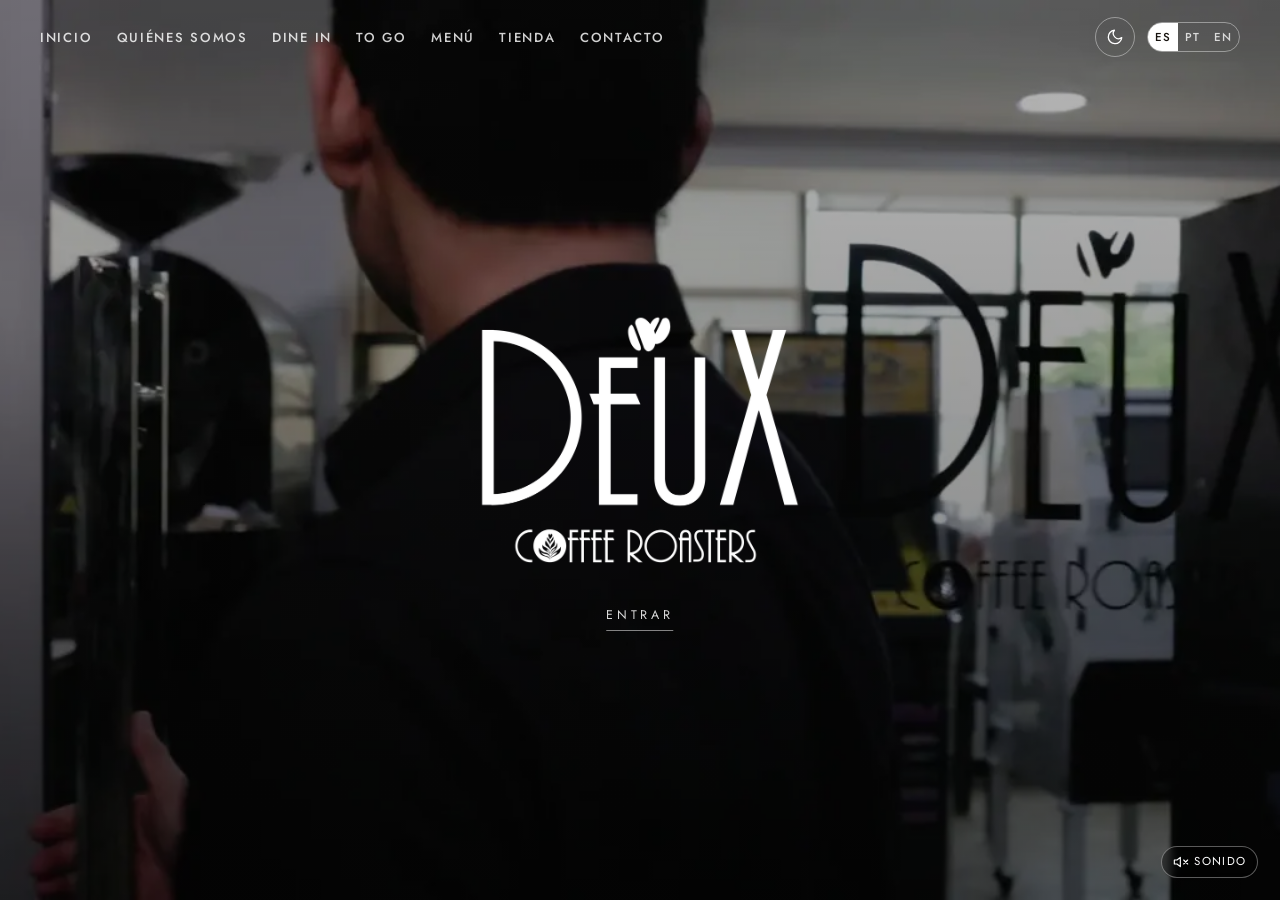
==== commit 133b1ece: "Correcciones: galería de sucursal (tamaño+flechas), carrito más compacto, título Quiénes somos ancho" ====
--- a/index.html
+++ b/index.html
@@ -22,7 +22,17 @@
   <!-- Header transparente (solo landing) -->
   <header class="site-header site-header--landing">
     <div class="wrap site-header__bar">
-      <a class="nav__link nav__link--inicio" href="home.html" data-i18n="nav_home">Inicio</a>
+      <nav class="nav" id="nav" aria-label="Principal">
+        <ul class="nav__list">
+          <li><a class="nav__link" href="home.html" data-i18n="nav_home">Inicio</a></li>
+          <li><a class="nav__link" href="quienes-somos.html" data-i18n="nav_about">Quiénes somos</a></li>
+          <li><a class="nav__link" href="dine-in.html" data-i18n="nav_dinein">Dine In</a></li>
+          <li><a class="nav__link" href="to-go.html" data-i18n="nav_togo">To Go</a></li>
+          <li><a class="nav__link" href="menu.html" data-i18n="nav_menu">Menú</a></li>
+          <li><a class="nav__link" href="tienda.html" data-i18n="nav_store">Tienda</a></li>
+          <li><a class="nav__link" href="contacto.html" data-i18n="nav_contact">Contacto</a></li>
+        </ul>
+      </nav>
       <div class="header-tools">
         <div class="lang" role="group" aria-label="Idioma / Language">
           <button class="lang__btn" type="button" data-lang="es" aria-pressed="true">ES</button>
@@ -30,6 +40,7 @@
           <button class="lang__btn" type="button" data-lang="en" aria-pressed="false">EN</button>
         </div>
       </div>
+      <button class="nav-toggle" type="button" aria-label="Menú" aria-expanded="false" aria-controls="nav"><span></span></button>
     </div>
   </header>
 
--- a/assets/css/styles.css
+++ b/assets/css/styles.css
@@ -229,8 +229,12 @@
 .hero {
   position: relative; min-height: min(90vh, 760px);
   display: flex; align-items: flex-end;
-  color: var(--white); overflow: hidden;
-}
+  color: #fff; overflow: hidden;
+}
+.hero__title { color: #fff; }
+/* botones del hero fijos (siempre sobre imagen oscura) */
+.hero .btn--light { background: #fff; color: #17130F; border-color: #fff; }
+.hero .btn--light:hover { background: var(--amber); color: #fff; border-color: var(--amber); }
 .hero__media { position: absolute; inset: 0; z-index: -2; }
 .hero__media img { width: 100%; height: 100%; object-fit: cover; }
 .hero::after {
@@ -432,7 +436,7 @@
   display: grid; place-content: center; opacity: 0;
   transition: opacity .25s var(--ease), background .25s var(--ease);
 }
-.branch:hover .carousel__btn, .carousel:focus-within .carousel__btn { opacity: 1; }
+.branch:hover .carousel__btn, .carousel:hover .carousel__btn, .carousel:focus-within .carousel__btn { opacity: 1; }
 .carousel__btn:hover { background: var(--amber); }
 .carousel__btn--prev { left: 8px; }
 .carousel__btn--next { right: 8px; }
@@ -477,8 +481,8 @@
 .contact-card p { margin: 0; font-size: var(--step--1); color: var(--ink-70); }
 .contact-card--wa { background: var(--ink); border-color: var(--ink); color: var(--paper); }
 .contact-card--wa h3 { color: var(--paper); }
-.contact-card--wa .contact-card__ic { background: rgba(255,255,255,.14); color: var(--paper); }
-.contact-card--wa p { color: rgba(250,248,244,.72); }
+.contact-card--wa .contact-card__ic { background: color-mix(in srgb, var(--paper) 16%, transparent); color: var(--paper); }
+.contact-card--wa p { color: color-mix(in srgb, var(--paper) 75%, transparent); }
 
 .form { background: var(--white); border: 1px solid var(--line-2); border-radius: var(--radius-lg); padding: clamp(1.4rem, 3vw, 2.2rem); }
 .field { margin-bottom: 1.1rem; }
@@ -615,8 +619,9 @@
 .cart-drawer__foot { border-top: 1px solid var(--line); padding: 1.2rem var(--gutter) 1.5rem; background: var(--paper); }
 .cart-total { display: flex; justify-content: space-between; align-items: baseline; font-family: var(--font-heading); margin-bottom: 1rem; }
 .cart-total span { text-transform: uppercase; letter-spacing: .1em; font-size: var(--step--1); color: var(--ink-55); }
-.cart-total strong { font-size: var(--step-2); font-weight: 500; }
-.cart-checkout { width: 100%; justify-content: center; background: var(--ink); border-color: var(--ink); color: var(--paper); }
+.cart-total strong { font-size: var(--step-1); font-weight: 500; }
+.cart-checkout { width: 100%; justify-content: center; background: var(--ink); border-color: var(--ink); color: var(--paper); padding: .8em 1.2em; font-size: .72rem; letter-spacing: .1em; }
+.cart-checkout svg { width: 15px; height: 15px; }
 .cart-checkout:hover { opacity: .88; background: var(--ink); border-color: var(--ink); color: var(--paper); transform: none; }
 .cart-note { text-align: center; font-size: var(--step--1); color: var(--ink-40); margin: .8rem 0 0; }
 @media (prefers-reduced-motion: reduce) { .cart-overlay, .cart-drawer { transition: none; } .cart-btn.bump { animation: none; } }
@@ -677,7 +682,9 @@
 .branchpage__title { font-size: var(--h1); font-weight: 300; line-height: 1; margin: .3rem 0 .6rem; }
 .branchpage__tagline { font-size: var(--step-1); color: var(--ink-70); max-width: 42ch; }
 .branchpage__gallery { margin-top: clamp(1.5rem,3vw,2.5rem); }
-.branchpage__gallery .carousel { height: auto; aspect-ratio: 16/9; border-radius: var(--radius-lg); overflow: hidden; background: var(--paper-2); }
+.branchpage__gallery .carousel { height: clamp(280px, 52vh, 520px); border-radius: var(--radius-lg); overflow: hidden; background: var(--paper-2); }
+.branchpage__gallery .carousel__btn { opacity: 1; width: 40px; height: 40px; font-size: 1.7rem; background: rgba(23,19,15,.5); }
+.branchpage__gallery .carousel__btn:hover { background: var(--ink); }
 .branchpage__grid { display: grid; grid-template-columns: 1fr 1fr; gap: clamp(1.5rem,4vw,3rem); margin-top: clamp(2rem,4vw,3.5rem); align-items: start; }
 .branchpage__about p:not(.eyebrow) { color: var(--ink-70); font-size: var(--step-1); line-height: 1.6; }
 .branchpage__cta { display: flex; flex-wrap: wrap; gap: .8rem; margin-top: 1.6rem; }
@@ -731,7 +738,14 @@
 
 .site-header--landing { position: absolute; top: 0; left: 0; right: 0; background: transparent; backdrop-filter: none; border-bottom: 0; z-index: 20; }
 .site-header--landing .site-header__bar { justify-content: space-between; }
-.site-header--landing .nav__link--inicio { color: #fff; font-family: var(--font-heading); text-transform: uppercase; letter-spacing: .14em; font-size: .82rem; font-weight: 500; padding: .4em 0; position: relative; }
+.site-header--landing .nav { margin-inline-start: 0; }
+.site-header--landing .nav__link { color: rgba(255,255,255,.82); }
+.site-header--landing .nav__link:hover, .site-header--landing .nav__link[aria-current="page"] { color: #fff; }
+.site-header--landing .nav__link::after { background: #fff; }
+.site-header--landing .nav-toggle { border-color: rgba(255,255,255,.4); }
+.site-header--landing .nav-toggle span,
+.site-header--landing .nav-toggle span::before,
+.site-header--landing .nav-toggle span::after { background: #fff; }
 .site-header--landing .lang { border-color: rgba(255,255,255,.4); }
 .site-header--landing .lang__btn { color: rgba(255,255,255,.78); }
 .site-header--landing .lang__btn[aria-pressed="true"] { background: #fff; color: #17130F; }
